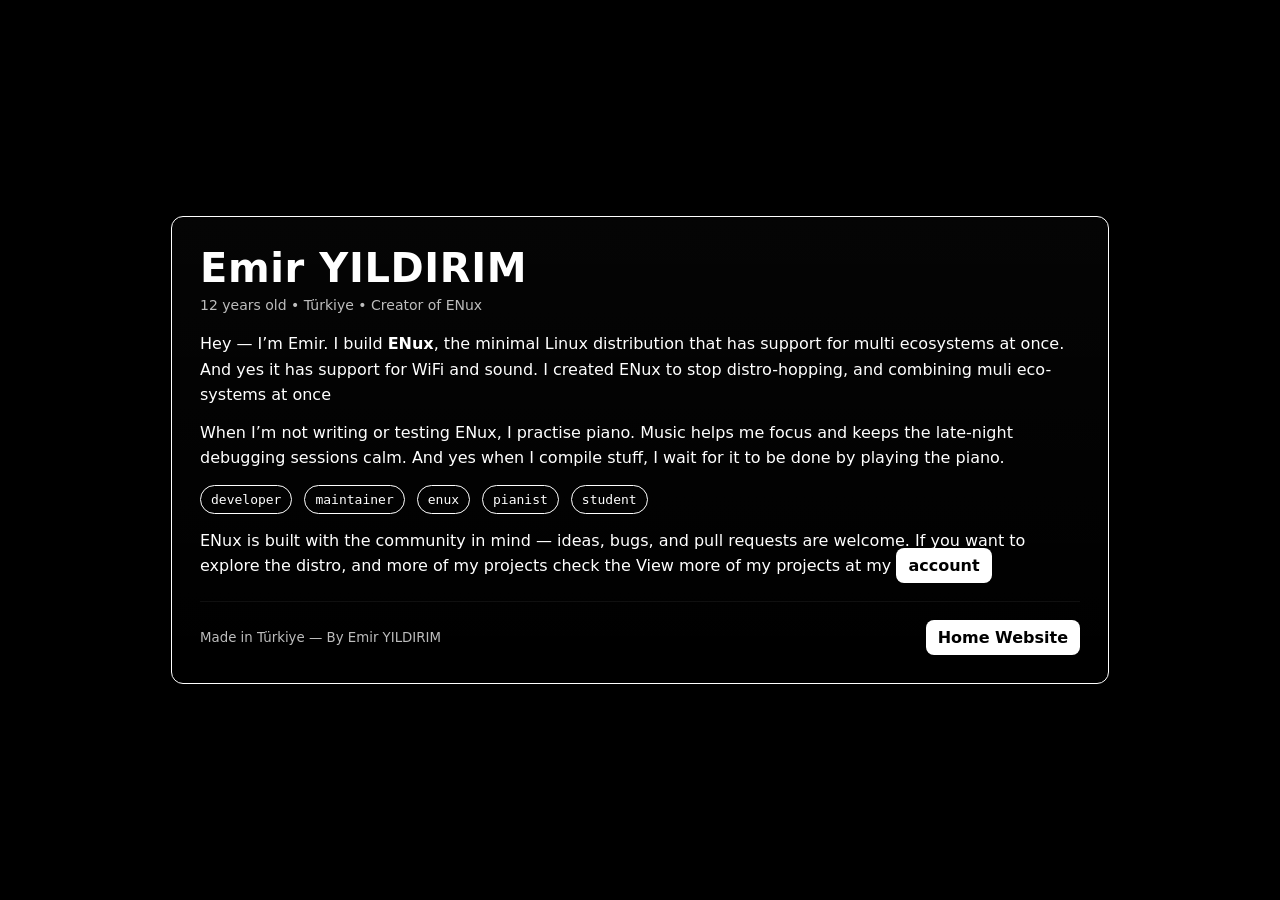
==== about-me/index.html @ a2119286 "Create index.html" ====
<!doctype html>
<html lang="en">
<head>
  <meta charset="utf-8" />
  <meta name="viewport" content="width=device-width,initial-scale=1" />
  <title>About — ENux</title>
  <style>
    :root{
      --bg:#000; /* black */
      --fg:#fff; /* white */
      --muted: #bdbdbd;
      --mono: ui-monospace, SFMono-Regular, Menlo, Monaco, "Roboto Mono", "Segoe UI Mono", "Helvetica Neue", monospace;
    }
    html,body{height:100%;margin:0;background:var(--bg);color:var(--fg);font-family:Inter, system-ui, -apple-system, "Segoe UI", Roboto, "Helvetica Neue", Arial, sans-serif;}
    .wrap{min-height:100%;display:flex;flex-direction:column;align-items:center;justify-content:center;padding:48px 20px;box-sizing:border-box}
    .card{max-width:880px;width:100%;border:1px solid var(--fg);padding:28px;border-radius:12px;background:linear-gradient(180deg, rgba(255,255,255,0.02), transparent);}
    h1{margin:0 0 6px;font-size:clamp(28px,4vw,40px);letter-spacing:0.6px}
    .meta{color:var(--muted);font-size:14px;margin-bottom:18px}
    p{line-height:1.6;color:var(--fg);margin:0 0 12px}
    .roles{display:flex;gap:12px;flex-wrap:wrap;margin:14px 0}
    .pill{border:1px solid var(--fg);padding:6px 10px;border-radius:999px;font-family:var(--mono);font-size:13px;color:var(--fg)}
    .footer{margin-top:22px;border-top:1px solid rgba(255,255,255,0.06);padding-top:18px;display:flex;justify-content:space-between;align-items:center}
    a.home{color:var(--bg);background:var(--fg);text-decoration:none;padding:8px 12px;border-radius:8px;font-weight:600}
    small{color:var(--muted)}
    @media (max-width:520px){.card{padding:18px}}
  </style>
</head>
<body>
  <main class="wrap">
    <article class="card" id="about">
      <header>
        <h1>Emir YILDIRIM</h1>
        <div class="meta">12 years old • Türkiye • Creator of ENux</div>
      </header>

      <section>
        <p>Hey — I’m Emir. I build <strong>ENux</strong>, the minimal Linux distribution that has support for multi ecosystems at once. And yes it has support for WiFi and sound. I created ENux to stop distro-hopping, and combining muli eco-systems at once</p>

        <p>When I’m not writing or testing ENux, I practise piano. Music helps me focus and keeps the late-night debugging sessions calm. And yes when I compile stuff, I wait for it to be done by playing the piano.</p>

        <div class="roles" aria-hidden="true">
          <span class="pill">developer</span>
          <span class="pill">maintainer</span>
          <span class="pill">enux</span>
          <span class="pill">pianist</span>
          <span class="pill">student</span>
        </div>

        <p>ENux is built with the community in mind — ideas, bugs, and pull requests are welcome. If you want to explore the distro, and more of my projects check the View more of my projects at my <a class="home" href="https://github.com/ENux-Distro/" rel="noopener" target="_self">account</a></p>
      </section>

      <footer class="footer">
        <small>Made in Türkiye — By Emir YILDIRIM</small>
        <a class="home" href="https://emirpasha.com" rel="noopener" target="_self">Home Website</a>
      </footer>
    </article>
  </main>
</body>
</html>
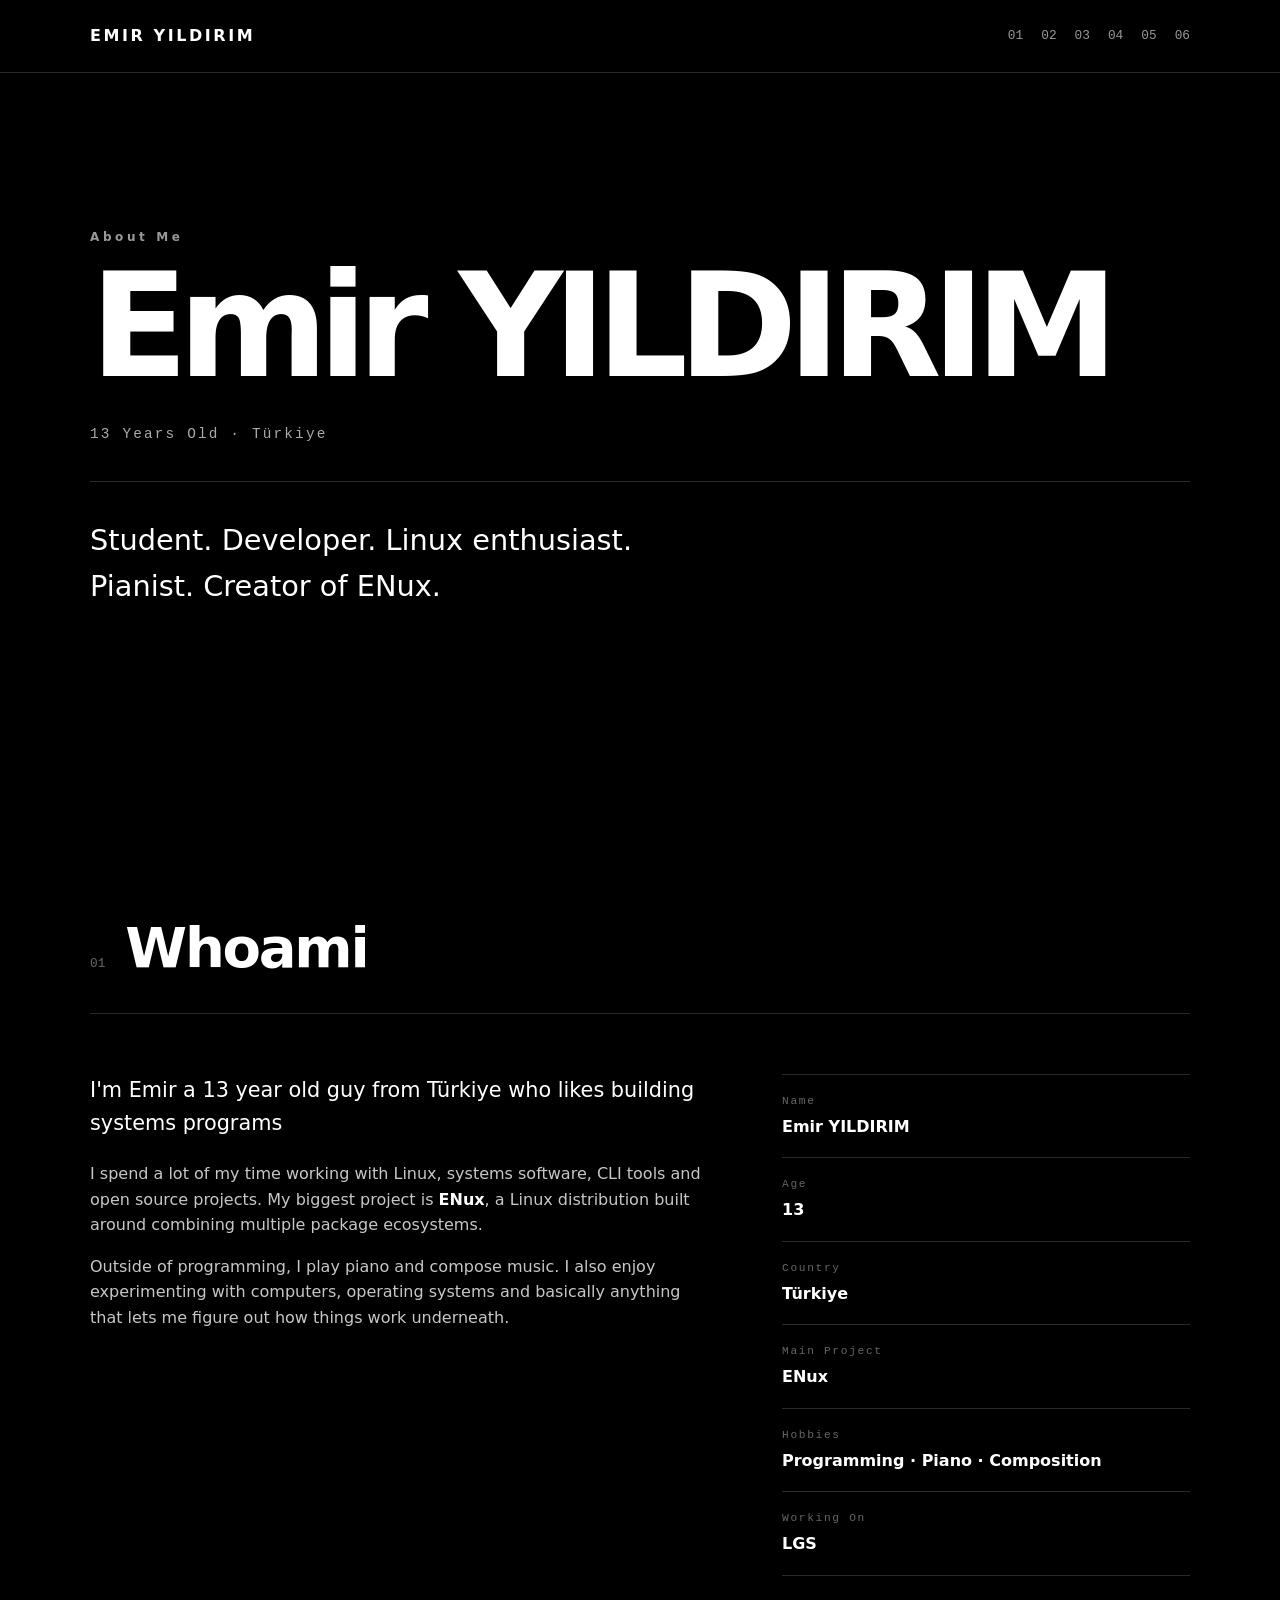
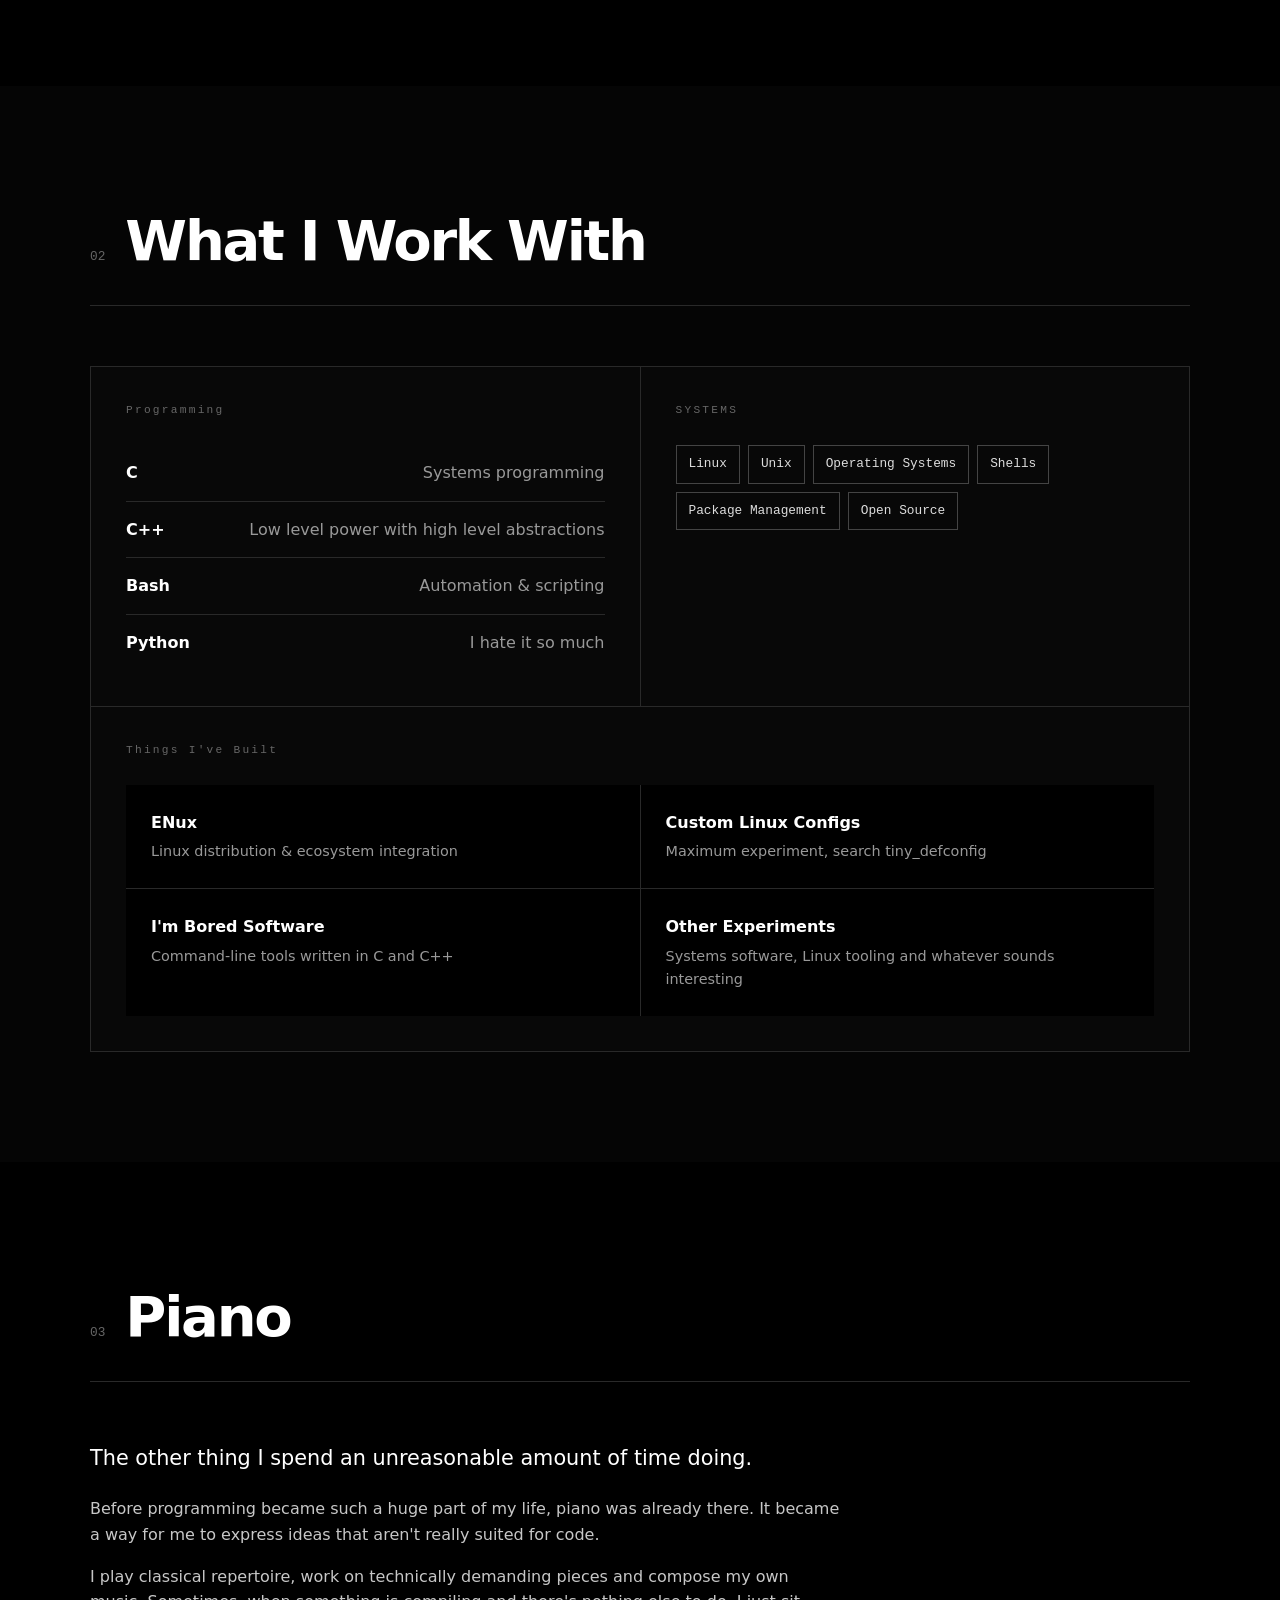
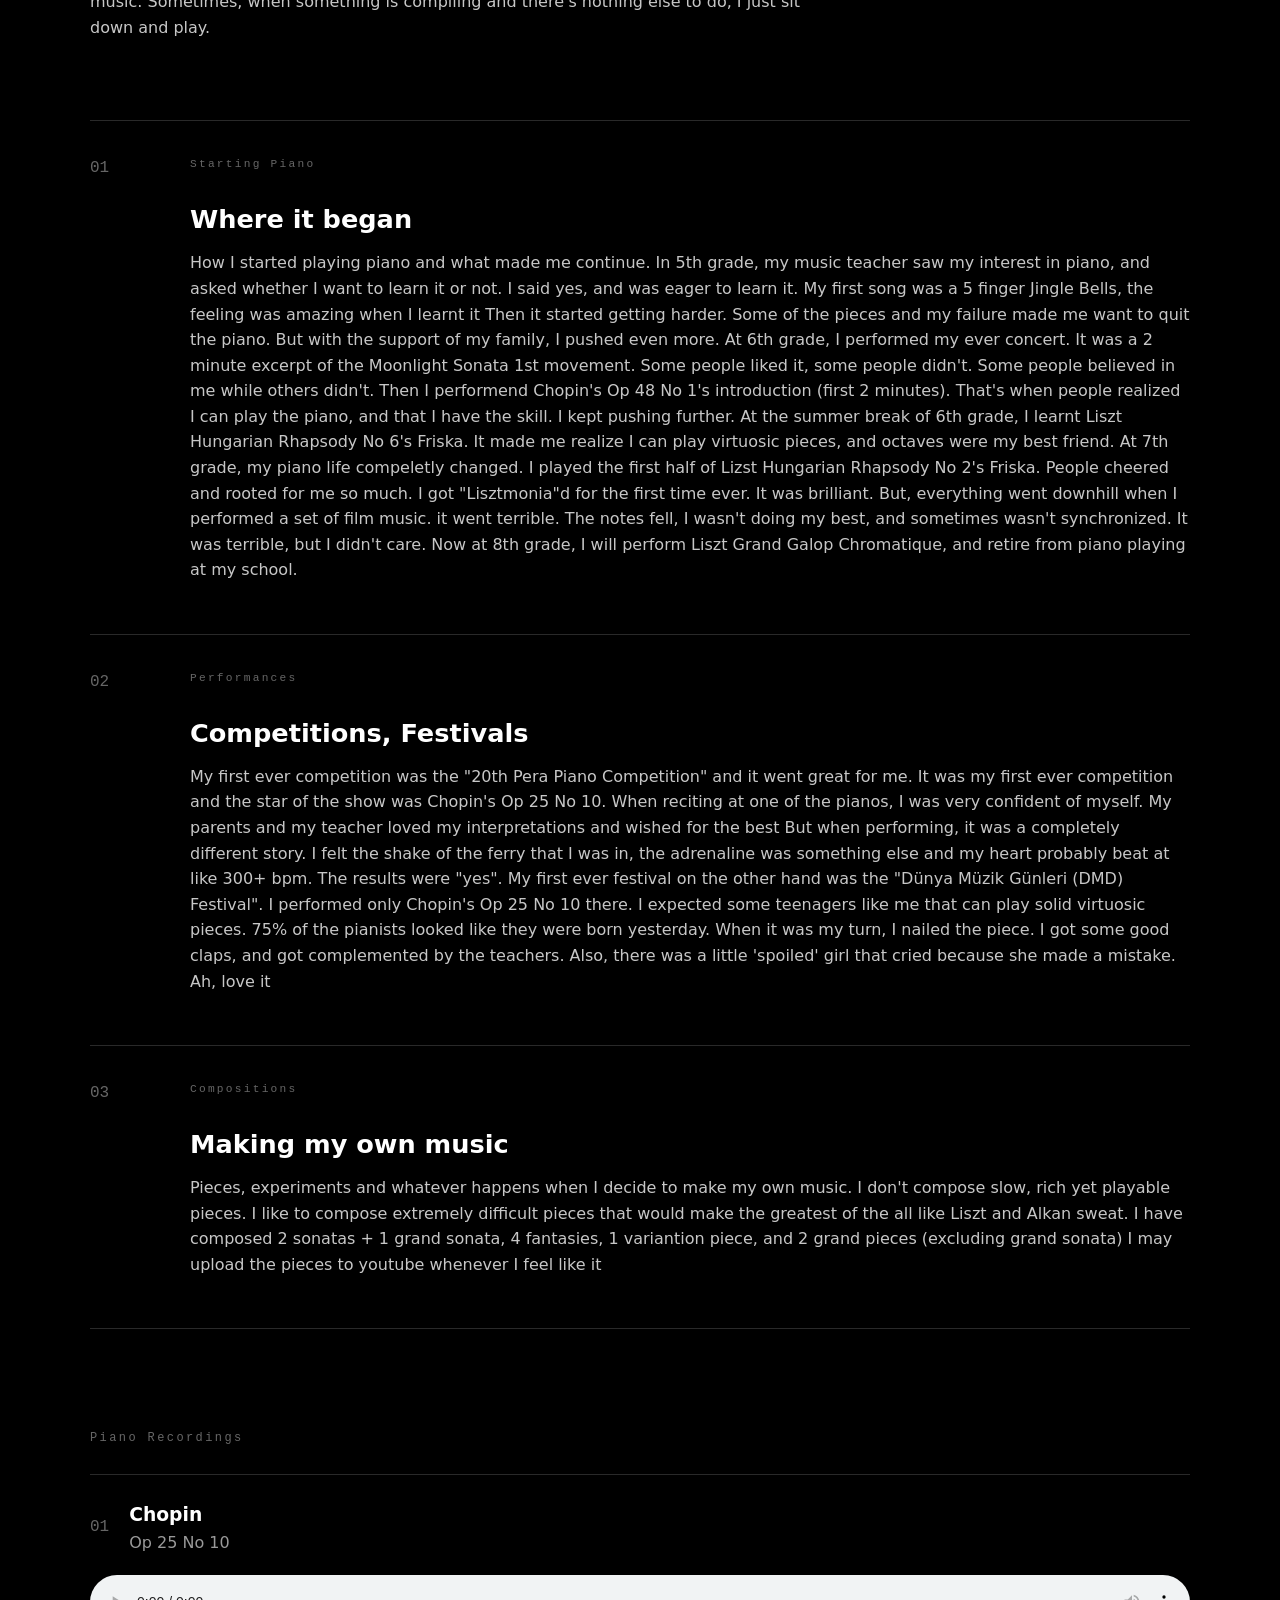
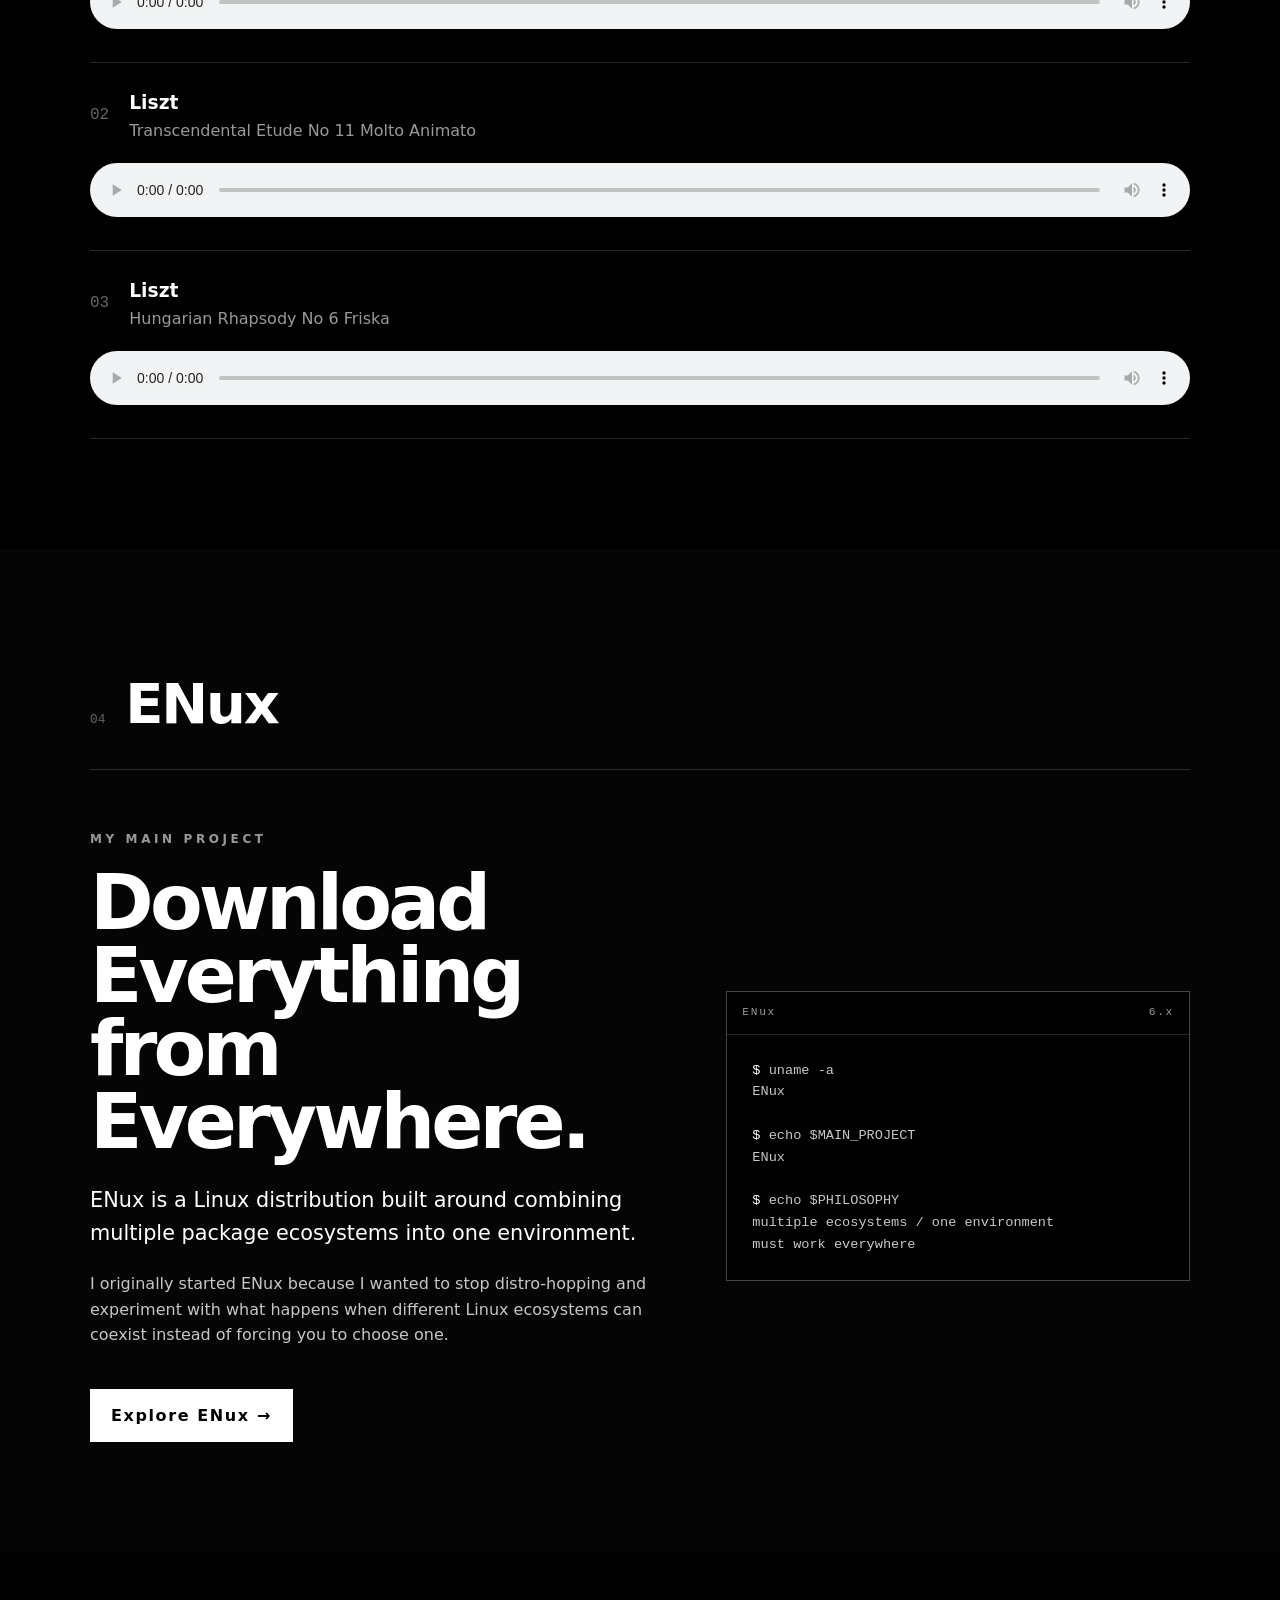
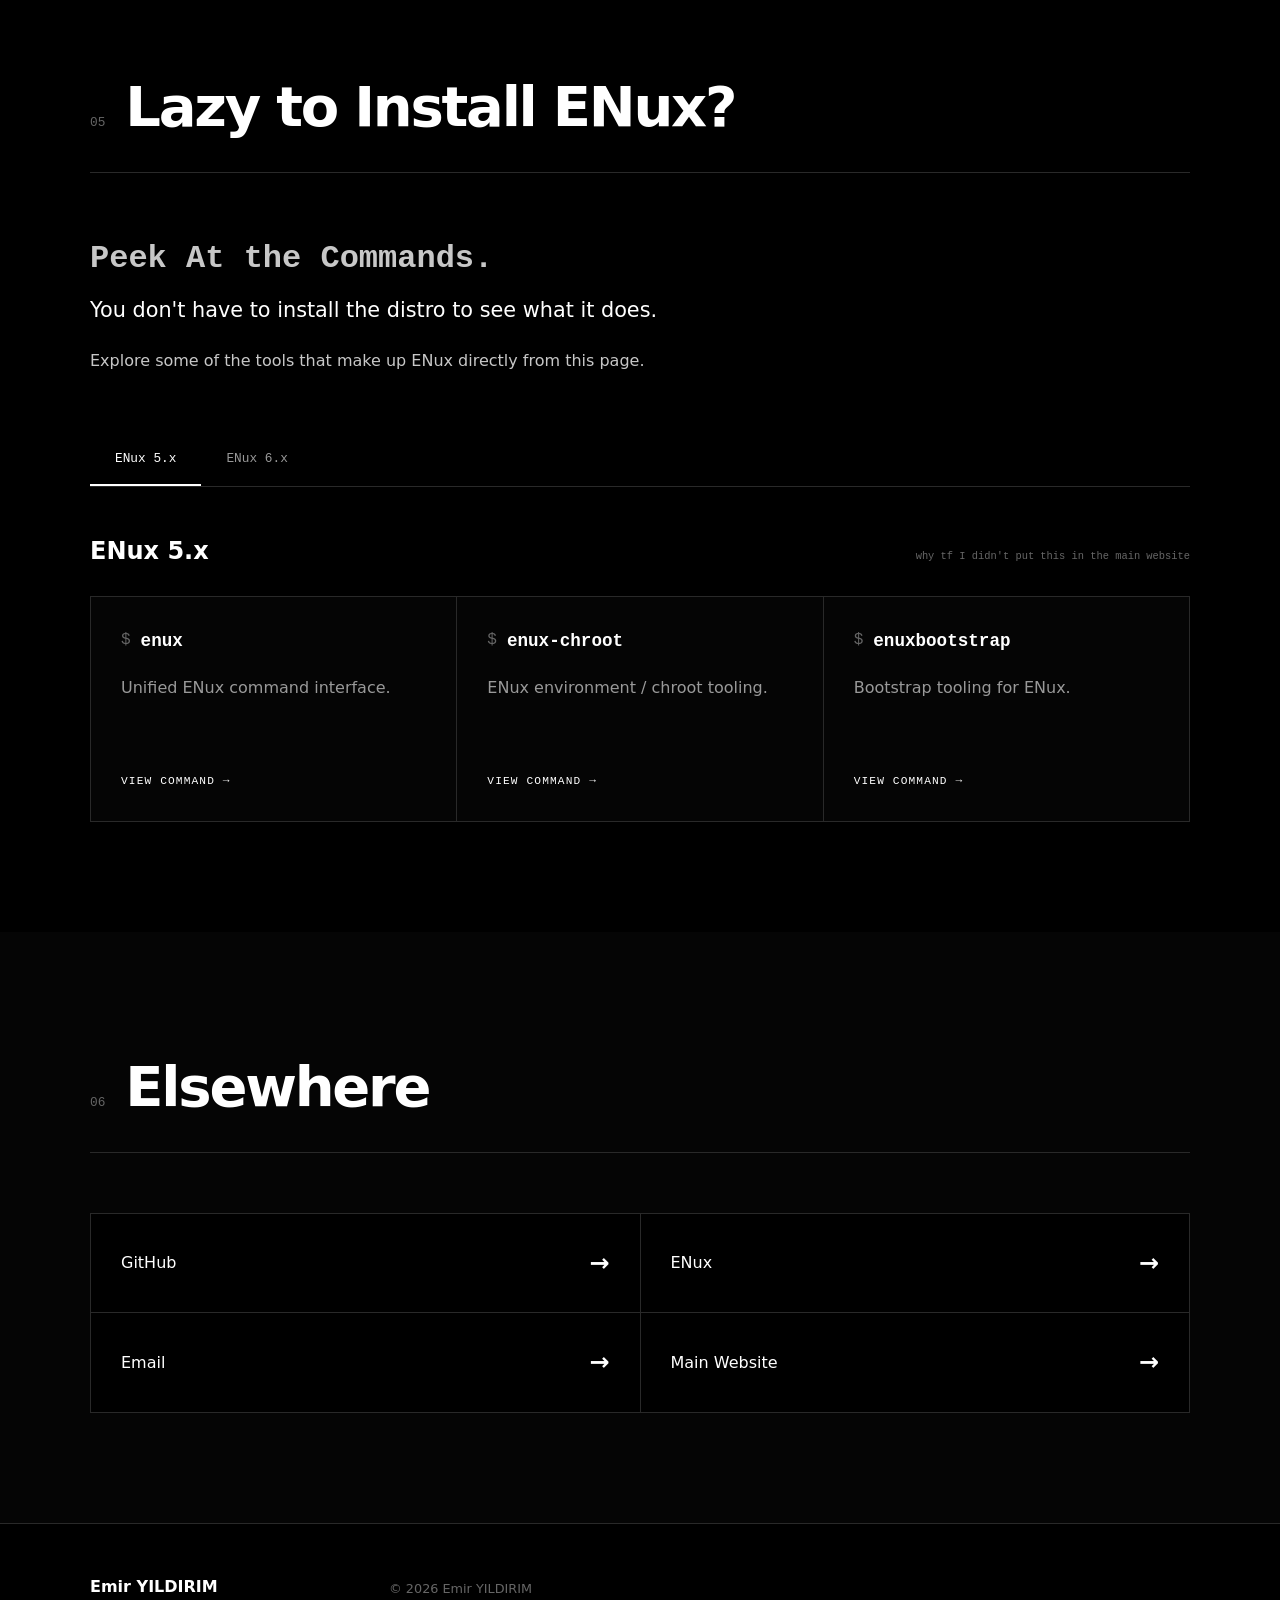
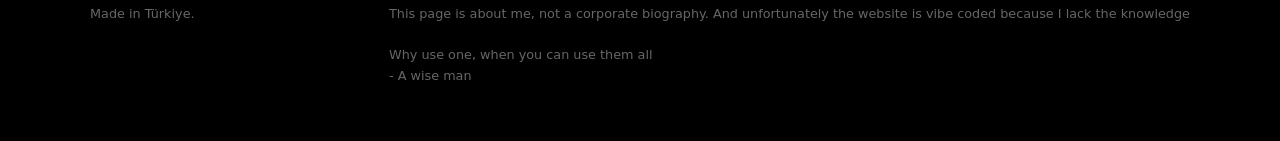
==== commit 7f6dbe8e: "Refresh About Me" ====
--- a/about-me/index.html
+++ b/about-me/index.html
@@ -1,59 +1,871 @@
-<!doctype html>
+<!-- Yes you nerds looking at the source code, I vibe-coded this website because I don't know how to write html/css/js and don't have the time to learn it, because of "LGS"-->
+
+<!DOCTYPE html>
 <html lang="en">
 <head>
-  <meta charset="utf-8" />
-  <meta name="viewport" content="width=device-width,initial-scale=1" />
-  <title>About — ENux</title>
-  <style>
-    :root{
-      --bg:#000; /* black */
-      --fg:#fff; /* white */
-      --muted: #bdbdbd;
-      --mono: ui-monospace, SFMono-Regular, Menlo, Monaco, "Roboto Mono", "Segoe UI Mono", "Helvetica Neue", monospace;
-    }
-    html,body{height:100%;margin:0;background:var(--bg);color:var(--fg);font-family:Inter, system-ui, -apple-system, "Segoe UI", Roboto, "Helvetica Neue", Arial, sans-serif;}
-    .wrap{min-height:100%;display:flex;flex-direction:column;align-items:center;justify-content:center;padding:48px 20px;box-sizing:border-box}
-    .card{max-width:880px;width:100%;border:1px solid var(--fg);padding:28px;border-radius:12px;background:linear-gradient(180deg, rgba(255,255,255,0.02), transparent);}
-    h1{margin:0 0 6px;font-size:clamp(28px,4vw,40px);letter-spacing:0.6px}
-    .meta{color:var(--muted);font-size:14px;margin-bottom:18px}
-    p{line-height:1.6;color:var(--fg);margin:0 0 12px}
-    .roles{display:flex;gap:12px;flex-wrap:wrap;margin:14px 0}
-    .pill{border:1px solid var(--fg);padding:6px 10px;border-radius:999px;font-family:var(--mono);font-size:13px;color:var(--fg)}
-    .footer{margin-top:22px;border-top:1px solid rgba(255,255,255,0.06);padding-top:18px;display:flex;justify-content:space-between;align-items:center}
-    a.home{color:var(--bg);background:var(--fg);text-decoration:none;padding:8px 12px;border-radius:8px;font-weight:600}
-    small{color:var(--muted)}
-    @media (max-width:520px){.card{padding:18px}}
-  </style>
+    <meta charset="UTF-8">
+    <meta name="viewport" content="width=device-width, initial-scale=1.0">
+
+    <title>Emir YILDIRIM — About</title>
+    <meta
+        name="description"
+        content="About Emir YILDIRIM — developer, Linux enthusiast, ENux creator, pianist and student."
+    >
+
+    <link rel="stylesheet" href="style.css">
 </head>
+
 <body>
-  <main class="wrap">
-    <article class="card" id="about">
-      <header>
-        <h1>Emir YILDIRIM</h1>
-        <div class="meta">12 years old • Türkiye • Creator of ENux</div>
-      </header>
-
-      <section>
-        <p>Hey — I’m Emir. I build <strong>ENux</strong>, the minimal Linux distribution that has support for multi ecosystems at once. And yes it has support for WiFi and sound. I created ENux to stop distro-hopping, and combining muli eco-systems at once</p>
-
-        <p>When I’m not writing or testing ENux, I practise piano. Music helps me focus and keeps the late-night debugging sessions calm. And yes when I compile stuff, I wait for it to be done by playing the piano.</p>
-
-        <div class="roles" aria-hidden="true">
-          <span class="pill">developer</span>
-          <span class="pill">maintainer</span>
-          <span class="pill">enux</span>
-          <span class="pill">pianist</span>
-          <span class="pill">student</span>
+
+    <header class="site-header">
+        <div class="container header-inner">
+
+            <a href="https://emirpasha.com" class="site-logo">
+                EMIR YILDIRIM
+            </a>
+
+            <nav class="site-nav">
+                <a href="#about">01</a>
+                <a href="#skills">02</a>
+                <a href="#piano">03</a>
+                <a href="#enux">04</a>
+                <a href="#commands">05</a>
+                <a href="#links">06</a>
+            </nav>
+
         </div>
-
-        <p>ENux is built with the community in mind — ideas, bugs, and pull requests are welcome. If you want to explore the distro, and more of my projects check the View more of my projects at my <a class="home" href="https://github.com/ENux-Distro/" rel="noopener" target="_self">account</a></p>
-      </section>
-
-      <footer class="footer">
-        <small>Made in Türkiye — By Emir YILDIRIM</small>
-        <a class="home" href="https://emirpasha.com" rel="noopener" target="_self">Home Website</a>
-      </footer>
-    </article>
-  </main>
+    </header>
+
+
+    <main>
+
+        <!-- =====================================================
+             HERO
+        ====================================================== -->
+
+        <section class="hero">
+            <div class="container">
+
+                <p class="eyebrow">About Me</p>
+
+                <h1>
+                    Emir YILDIRIM
+                </h1>
+
+                <p class="hero-meta">
+                    13 Years Old · Türkiye
+                </p>
+
+                <div class="hero-line"></div>
+
+                <p class="hero-intro">
+                    Student. Developer. Linux enthusiast.
+                    Pianist. Creator of ENux.
+                </p>
+
+            </div>
+        </section>
+
+
+        <!-- =====================================================
+             01 — ABOUT
+        ====================================================== -->
+
+        <section id="about" class="section">
+            <div class="container">
+
+                <div class="section-heading">
+                    <span class="section-number">01</span>
+                    <h2>Whoami</h2>
+                </div>
+
+                <div class="about-grid">
+
+                    <div class="about-main">
+
+                        <p class="lead">
+                            I'm Emir a 13 year old guy from Türkiye who likes building
+                            systems programs
+                        </p>
+
+                        <p>
+                            I spend a lot of my time working with Linux,
+                            systems software, CLI tools and open source
+                            projects. My biggest project is
+                            <strong>ENux</strong>, a Linux distribution built
+                            around combining multiple package ecosystems.
+                        </p>
+
+                        <p>
+                            Outside of programming, I play piano and compose
+                            music. I also enjoy experimenting with computers,
+                            operating systems and basically anything that lets
+                            me figure out how things work underneath.
+                        </p>
+
+                    </div>
+
+                    <aside class="info-block">
+
+                        <div class="info-row">
+                            <span>Name</span>
+                            <strong>Emir YILDIRIM</strong>
+                        </div>
+
+                        <div class="info-row">
+                            <span>Age</span>
+                            <strong>13</strong>
+                        </div>
+
+                        <div class="info-row">
+                            <span>Country</span>
+                            <strong>Türkiye</strong>
+                        </div>
+
+                        <div class="info-row">
+                            <span>Main Project</span>
+                            <strong>ENux</strong>
+                        </div>
+
+                        <div class="info-row">
+                            <span>Hobbies</span>
+                            <strong>Programming · Piano · Composition</strong>
+                        </div>
+                        
+                        <div class="info-row">
+                            <span>Working On</span>
+                            <strong>LGS</strong>
+                        </div>
+
+                    </aside>
+
+                </div>
+
+            </div>
+        </section>
+
+
+        <!-- =====================================================
+             02 — SKILLS
+        ====================================================== -->
+
+        <section id="skills" class="section section-dark">
+            <div class="container">
+
+                <div class="section-heading">
+                    <span class="section-number">02</span>
+                    <h2>What I Work With</h2>
+                </div>
+
+                <div class="skills-grid">
+
+                    <!-- Programming -->
+                    <article class="skill-block">
+
+                        <p class="block-label">Programming</p>
+
+                        <ul class="skill-list">
+                            <li>
+                                <strong>C</strong>
+                                <span>Systems programming</span>
+                            </li>
+
+                            <li>
+                                <strong>C++</strong>
+                                <span>Low level power with high level abstractions</span>
+                            </li>
+
+                            <li>
+                                <strong>Bash</strong>
+                                <span>Automation & scripting</span>
+                            </li>
+
+                            <li>
+                                <strong>Python</strong>
+                                <span>I hate it so much</span>
+                            </li>
+                        </ul>
+
+                    </article>
+
+
+                    <!-- Systems -->
+                    <article class="skill-block">
+
+                        <p class="block-label">SYSTEMS</p>
+
+                        <ul class="tag-list">
+                            <li>Linux</li>
+                            <li>Unix</li>
+                            <li>Operating Systems</li>
+                            <li>Shells</li>
+                            <li>Package Management</li>
+                            <li>Open Source</li>
+                        </ul>
+
+                    </article>
+
+
+                    <!-- Projects -->
+                    <article class="skill-block skill-wide">
+
+                        <p class="block-label">Things I've Built</p>
+
+                        <div class="project-list">
+
+                            <div class="project-item">
+                                <strong>ENux</strong>
+                                <span>
+                                    Linux distribution & ecosystem integration
+                                </span>
+                            </div>
+
+                            <div class="project-item">
+                                <strong>Custom Linux Configs</strong>
+                                <span>
+                                    Maximum experiment, search tiny_defconfig
+                                </span>
+                            </div>
+
+                            <div class="project-item">
+                                <strong>I'm Bored Software</strong>
+                                <span>
+                                    Command-line tools written in C and C++
+                                </span>
+                            </div>
+
+                            <div class="project-item">
+                                <strong>Other Experiments</strong>
+                                <span>
+                                    Systems software, Linux tooling and whatever
+                                    sounds interesting
+                                </span>
+                            </div>
+
+                        </div>
+
+                    </article>
+
+                </div>
+
+            </div>
+        </section>
+
+
+        <!-- =====================================================
+             03 — PIANO
+        ====================================================== -->
+
+        <section id="piano" class="section">
+            <div class="container">
+
+                <div class="section-heading">
+                    <span class="section-number">03</span>
+                    <h2>Piano</h2>
+                </div>
+
+                <div class="piano-intro">
+
+                    <p class="lead">
+                        The other thing I spend an unreasonable amount of
+                        time doing.
+                    </p>
+
+                    <p>
+                        Before programming became such a huge part of my life,
+                        piano was already there. It became a way for me to
+                        express ideas that aren't really suited for code.
+                    </p>
+
+                    <p>
+                        I play classical repertoire, work on technically
+                        demanding pieces and compose my own music. Sometimes,
+                        when something is compiling and there's nothing else
+                        to do, I just sit down and play.
+                    </p>
+
+                </div>
+
+
+                <!-- Piano timeline -->
+
+                <div class="timeline">
+
+                    <div class="timeline-item">
+                        <span class="timeline-marker">01</span>
+
+                        <div>
+                            <p class="block-label">Starting Piano</p>
+
+                            <h3>Where it began</h3>
+
+                            <p>
+                                <!-- TODO: Write the actual story here -->
+                                How I started playing piano and what made
+                                me continue.
+
+                                In 5th grade, my music teacher saw my interest in piano, and asked whether I want to learn it or not.
+                                I said yes, and was eager to learn it.
+
+                                My first song was a 5 finger Jingle Bells, the feeling was amazing when I learnt it
+
+                                Then it started getting harder. Some of the pieces and my failure made me want to quit the piano.
+
+                                But with the support of my family, I pushed even more.
+
+                                At 6th grade, I performed my ever concert. It was a 2 minute excerpt of the Moonlight Sonata 1st movement.
+                                Some people liked it, some people didn't. Some people believed in me while others didn't.
+
+                                Then I performend Chopin's Op 48 No 1's introduction (first 2 minutes). That's when people realized I can play
+                                the piano, and that I have the skill. I kept pushing further.
+
+                                At the summer break of 6th grade, I learnt Liszt Hungarian Rhapsody No 6's Friska. It made me realize I can
+                                play virtuosic pieces, and octaves were my best friend.
+
+                                At 7th grade, my piano life compeletly changed. I played the first half of Lizst Hungarian Rhapsody No 2's Friska.
+                                People cheered and rooted for me so much. I got "Lisztmonia"d for the first time ever. It was brilliant.
+
+                                But, everything went downhill when I performed a set of film music. it went terrible. The notes fell, I wasn't
+                                doing my best, and sometimes wasn't synchronized. It was terrible, but I didn't care.
+
+                                Now at 8th grade, I will perform Liszt Grand Galop Chromatique, and retire from piano playing at my school.
+                                
+                            </p>
+                        </div>
+                    </div>
+
+
+                    <div class="timeline-item">
+                        <span class="timeline-marker">02</span>
+
+                        <div>
+                            <p class="block-label">Performances</p>
+
+                            <h3>Competitions, Festivals</h3>
+
+                            <p>
+                                My first ever competition was the "20th Pera Piano Competition" and it went great for me. 
+                                It was my first ever competition and the star of the show was Chopin's Op 25 No 10.
+
+                                When reciting at one of the pianos, I was very confident of myself. My parents and my teacher loved my interpretations and wished for the best
+
+                                But when performing, it was a completely different story. I felt the shake of the ferry that I was in, the adrenaline was something else
+                                and my heart probably beat at like 300+ bpm. The results were "yes".
+
+                                My first ever festival on the other hand was the "Dünya Müzik Günleri (DMD) Festival". I performed only Chopin's Op 25 No 10 there.
+                                I expected some teenagers like me that can play solid virtuosic pieces. 75% of the pianists looked like they were born yesterday.
+
+                                When it was my turn, I nailed the piece. I got some good claps, and got complemented by the teachers.
+                                Also, there was a little 'spoiled' girl that cried because she made a mistake. Ah, love it 
+                            </p>
+                        </div>
+                    </div>
+
+
+                    <div class="timeline-item">
+                        <span class="timeline-marker">03</span>
+
+                        <div>
+                            <p class="block-label">Compositions</p>
+
+                            <h3>Making my own music</h3>
+
+                            <p>
+                                <!-- TODO: Add composition details -->
+                                Pieces, experiments and whatever happens
+                                when I decide to make my own music.
+
+                                I don't compose slow, rich yet playable pieces. I like to compose extremely difficult pieces that would make the greatest of the all like Liszt and Alkan sweat.
+
+                                I have composed 2 sonatas + 1 grand sonata, 4 fantasies, 1 variantion piece, and 2 grand pieces (excluding grand sonata)
+
+                                I may upload the pieces to youtube whenever I feel like it
+                            </p>
+                        </div>
+                    </div>
+
+                </div>
+
+
+                <!-- Recordings -->
+
+                <div class="media-section">
+
+                    <div class="subheading">
+                        <span>Piano Recordings</span>
+                    </div>
+
+                    <div class="recordings">
+
+                        <!-- TODO: Replace with actual recordings -->
+
+                        <article class="recording">
+                            <div class="recording-info">
+                                <span class="recording-number">01</span>
+
+                                <div>
+                                    <h3>Chopin</h3>
+                                    <p>Op 25 No 10</p>
+                                </div>
+                            </div>
+
+                            <audio controls>
+                                <source src="" type="audio/mpeg">
+                                Your browser does not support audio playback.
+                            </audio>
+                        </article>
+
+
+                        <article class="recording">
+                            <div class="recording-info">
+                                <span class="recording-number">02</span>
+
+                                <div>
+                                    <h3>Liszt</h3>
+                                    <p>Transcendental Etude No 11 Molto Animato</p>
+                                </div>
+                            </div>
+
+                            <audio controls>
+                                <source src="" type="audio/mpeg">
+                                Your browser does not support audio playback.
+                            </audio>
+                        </article>
+
+
+                        <article class="recording">
+                            <div class="recording-info">
+                                <span class="recording-number">03</span>
+
+                                <div>
+                                    <h3>Liszt</h3>
+                                    <p>Hungarian Rhapsody No 6 Friska</p>
+                                </div>
+                            </div>
+
+                            <audio controls>
+                                <source src="" type="audio/mpeg">
+                                Your browser does not support audio playback.
+                            </audio>
+                        </article>
+
+                    </div>
+
+                </div>
+
+            </div>
+        </section>
+
+
+        <!-- =====================================================
+             04 — ENUX
+        ====================================================== -->
+
+        <section id="enux" class="section section-dark">
+            <div class="container">
+
+                <div class="section-heading">
+                    <span class="section-number">04</span>
+                    <h2>ENux</h2>
+                </div>
+
+                <div class="enux-grid">
+
+                    <div>
+
+                        <p class="eyebrow">MY MAIN PROJECT</p>
+
+                        <h2 class="enux-title">
+                            Download Everything
+                            from Everywhere.
+                        </h2>
+
+                        <p class="lead">
+                            ENux is a Linux distribution built around
+                            combining multiple package ecosystems into
+                            one environment.
+                        </p>
+
+                        <p>
+                            I originally started ENux because I wanted to
+                            stop distro-hopping and experiment with what
+                            happens when different Linux ecosystems can
+                            coexist instead of forcing you to choose one.
+                        </p>
+
+                        <a
+                            href="https://github.com/ENux-Distro/ENux"
+                            class="button"
+                            target="_blank"
+                            rel="noopener"
+                        >
+                            Explore ENux →
+                        </a>
+
+                    </div>
+
+
+                    <div class="terminal">
+
+                        <div class="terminal-header">
+                            <span>ENux</span>
+                            <span>6.x</span>
+                        </div>
+
+                        <div class="terminal-body">
+                            <p><span class="prompt">$</span> uname -a</p>
+                            <p>ENux</p>
+
+                            <br>
+
+                            <p><span class="prompt">$</span> echo $MAIN_PROJECT</p>
+                            <p>ENux</p>
+
+                            <br>
+
+                            <p><span class="prompt">$</span> echo $PHILOSOPHY</p>
+                            <p>multiple ecosystems / one environment</p>
+                            <p>must work everywhere</p>
+                        </div>
+
+                    </div>
+
+                </div>
+
+            </div>
+        </section>
+
+        <section id="commands" class="section">
+            <div class="container">
+
+                <div class="section-heading">
+                    <span class="section-number">05</span>
+                    <h2>Lazy to Install ENux?</h2>
+                </div>
+
+                <div class="commands-hero">
+
+                    <p class="command-kicker">
+                        Peek At the Commands.
+                    </p>
+
+                    <p class="lead">
+                        You don't have to install the distro to see
+                        what it does.
+                    </p>
+
+                    <p>
+                        Explore some of the tools that make up ENux
+                        directly from this page.
+                    </p>
+
+                </div>
+
+
+                <!-- Version selector -->
+
+                <div class="version-selector">
+
+                    <button class="version-button active" data-version="5">
+                        ENux 5.x
+                    </button>
+
+                    <button class="version-button" data-version="6">
+                        ENux 6.x
+                    </button>
+
+                </div>
+
+
+                <!-- =================================================
+                     ENux 5.x
+                ================================================== -->
+
+                <div class="command-version active" data-version-content="5">
+
+                    <div class="version-heading">
+                        <span>ENux 5.x</span>
+                        <small>why tf I didn't put this in the main website</small>
+                    </div>
+
+
+                    <div class="command-grid">
+
+                        <article class="command-card">
+
+                            <div class="command-header">
+                                <span class="command-prefix">$</span>
+                                <h3>enux</h3>
+                            </div>
+
+                            <p>
+                                <!-- TODO: Add actual description -->
+                                Unified ENux command interface.
+                            </p>
+
+                            <button class="command-expand">
+                                VIEW COMMAND →
+                            </button>
+
+                            <div class="command-output">
+                                <pre><code>$ enux --about
+
+ENux Package Manager
+Simple Commands:
+install - Installs your desired package
+remove - Removes your desired package
+update - Updates the system
+upgrade - Upgrades the system
+search - Searches your desired package
+
+                             ENux Package Manager has super-crow powers
+                             </code></pre>
+                            </div>
+
+                        </article>
+
+
+                        <article class="command-card">
+
+                            <div class="command-header">
+                                <span class="command-prefix">$</span>
+                                <h3>enux-chroot</h3>
+                            </div>
+
+                            <p>
+                                <!-- TODO -->
+                                ENux environment / chroot tooling.
+                            </p>
+
+                            <button class="command-expand">
+                                VIEW COMMAND →
+                            </button>
+
+                            <div class="command-output">
+                                <pre><code>$ enux-chroot
+Usage: enuxbootstrap /path/to/target
+</code></pre>
+                            </div>
+
+                        </article>
+
+
+                        <article class="command-card">
+
+                            <div class="command-header">
+                                <span class="command-prefix">$</span>
+                                <h3>enuxbootstrap</h3>
+                            </div>
+
+                            <p>
+                                <!-- TODO -->
+                                Bootstrap tooling for ENux.
+                            </p>
+
+                            <button class="command-expand">
+                                VIEW COMMAND →
+                            </button>
+
+                            <div class="command-output">
+                                <pre><code>$ enuxbootstrap
+Usage: enuxbootstrap /path/to/target
+</code></pre>
+                            </div>
+
+                        </article>
+
+                    </div>
+
+                </div>
+
+                <div class="command-version" data-version-content="6">
+
+                    <div class="version-heading">
+                        <span>ENux 6.x</span>
+                        <small>why tf I didn't put this in the main website</small>
+                    </div>
+
+
+                    <div class="command-grid">
+
+                        <article class="command-card">
+
+                            <div class="command-header">
+                                <span class="command-prefix">$</span>
+                                <h3>enux</h3>
+                            </div>
+
+                            <p>
+                                <!-- TODO -->
+                                ENux 6.x system management tool
+                            </p>
+
+                            <button class="command-expand">
+                                VIEW COMMAND →
+                            </button>
+
+                            <div class="command-output">
+                                <pre><code>$ enux --help
+
+usage: enux install name [url-or-tarball-path]
+       enux remove name
+       enux list
+       enux show name
+       enux set-exec-order name [name...]
+       enux exec command [args...]
+       enux which command [command...]
+       enux cross
+       enux configure name
+       
+                                   </code></pre>
+                            </div>
+
+                        </article>
+
+
+                        <article class="command-card">
+
+                            <div class="command-header">
+                                <span class="command-prefix">$</span>
+                                <h3>pmm</h3>
+                            </div>
+
+                            <p>
+                                Package manager manager for ENux 6.x.
+                            </p>
+
+                            <button class="command-expand">
+                                VIEW COMMAND →
+                            </button>
+
+                            <div class="command-output">
+                                <pre><code>$ pmm --help
+
+usage: pmm operation [layer:name] [packages...]
+
+operations: install remove update upgrade search list clean
+</code></pre>
+                            </div>
+
+                        </article>
+
+
+                        <article class="command-card">
+
+                            <div class="command-header">
+                                <span class="command-prefix">$</span>
+                                <h3>layer</h3>
+                            </div>
+
+                            <p>
+                                Layer management tool for ENux 6.x
+                            </p>
+
+                            <button class="command-expand">
+                                VIEW COMMAND →
+                            </button>
+
+                            <div class="command-output">
+                                <pre><code>$ layer --help
+
+usage: layer enable name
+       layer disable name
+       layer enter [--global] [--user|--gui] name [command [args...]]
+       layer list
+       </code></pre>
+                            </div>
+
+                        </article>
+
+                    </div>
+
+                </div>
+
+            </div>
+        </section>
+
+
+        <section id="links" class="section section-dark">
+            <div class="container">
+
+                <div class="section-heading">
+                    <span class="section-number">06</span>
+                    <h2>Elsewhere</h2>
+                </div>
+
+                <div class="links-grid">
+
+                    <a
+                        href="https://github.com/ENux-Distro"
+                        class="link-card"
+                        target="_blank"
+                        rel="noopener"
+                    >
+                        <span>GitHub</span>
+                        <strong>→</strong>
+                    </a>
+
+                    <a
+                        href="https://github.com/ENux-Distro/ENux"
+                        class="link-card"
+                        target="_blank"
+                        rel="noopener"
+                    >
+                        <span>ENux</span>
+                        <strong>→</strong>
+                    </a>
+
+                    <a
+                        href="mailto:enux@emirpasha.com"
+                        class="link-card"
+                    >
+                        <span>Email</span>
+                        <strong>→</strong>
+                    </a>
+
+                    <a
+                        href="https://emirpasha.com"
+                        class="link-card"
+                    >
+                        <span>Main Website</span>
+                        <strong>→</strong>
+                    </a>
+
+                </div>
+
+            </div>
+        </section>
+
+    </main>
+
+    <footer class="site-footer">
+
+        <div class="container footer-inner">
+
+            <div>
+                <strong>Emir YILDIRIM</strong>
+                <p>Made in Türkiye.</p>
+            </div>
+
+            <div>
+                <p>© 2026 Emir YILDIRIM</p>
+                <p>
+                    This page is about me, not a corporate biography.
+                    And unfortunately the website is vibe coded because I lack the knowledge
+                    </br>
+                    </br>
+                    Why use one, when you can use them all
+                                                                        </br>
+                                                                        - A wise man
+                </p>
+            </div>
+
+        </div>
+
+    </footer>
+
+
+    <script src="script.js"></script>
+
 </body>
 </html>
--- a/about-me/style.css
+++ b/about-me/style.css
@@ -0,0 +1,974 @@
+/* =============================================================
+   RESET
+============================================================= */
+
+* {
+    box-sizing: border-box;
+}
+
+html {
+    scroll-behavior: smooth;
+}
+
+body {
+    margin: 0;
+    background: #000;
+    color: #fff;
+    font-family:
+        Inter,
+        system-ui,
+        -apple-system,
+        BlinkMacSystemFont,
+        "Segoe UI",
+        sans-serif;
+    line-height: 1.6;
+}
+
+a {
+    color: inherit;
+}
+
+button {
+    font: inherit;
+}
+
+
+/* =============================================================
+   GLOBAL
+============================================================= */
+
+:root {
+    --background: #000;
+    --foreground: #fff;
+    --muted: #999;
+    --subtle: #666;
+    --border: #292929;
+    --border-light: #444;
+    --panel: #080808;
+
+    --max-width: 1100px;
+}
+
+.container {
+    width: min(
+        calc(100% - 40px),
+        var(--max-width)
+    );
+
+    margin-inline: auto;
+}
+
+.section {
+    padding: 110px 0;
+}
+
+.section-dark {
+    background: #050505;
+}
+
+p {
+    color: #c7c7c7;
+    margin-top: 0;
+}
+
+.lead {
+    color: #fff;
+    font-size: 1.3rem;
+    line-height: 1.6;
+}
+
+strong {
+    color: #fff;
+}
+
+
+/* =============================================================
+   HEADER
+============================================================= */
+
+.site-header {
+    position: sticky;
+    top: 0;
+    z-index: 100;
+
+    border-bottom: 1px solid var(--border);
+
+    background: rgba(0, 0, 0, 0.92);
+    backdrop-filter: blur(10px);
+}
+
+.header-inner {
+    min-height: 72px;
+
+    display: flex;
+    align-items: center;
+    justify-content: space-between;
+    gap: 30px;
+}
+
+.site-logo {
+    text-decoration: none;
+
+    font-weight: 800;
+    letter-spacing: 0.16em;
+}
+
+.site-nav {
+    display: flex;
+    gap: 18px;
+}
+
+.site-nav a {
+    color: var(--muted);
+    text-decoration: none;
+
+    font-family:
+        ui-monospace,
+        SFMono-Regular,
+        Menlo,
+        Monaco,
+        Consolas,
+        monospace;
+
+    font-size: 0.8rem;
+}
+
+.site-nav a:hover {
+    color: #fff;
+}
+
+
+/* =============================================================
+   HERO
+============================================================= */
+
+.hero {
+    min-height: 80vh;
+
+    display: flex;
+    align-items: center;
+
+    padding: 120px 0;
+}
+
+.eyebrow {
+    margin-bottom: 18px;
+
+    color: var(--muted);
+
+    font-size: 0.75rem;
+    font-weight: 700;
+    letter-spacing: 0.3em;
+}
+
+.hero h1 {
+    margin: 0;
+
+    font-size: clamp(4rem, 13vw, 9rem);
+    line-height: 0.85;
+    letter-spacing: -0.07em;
+    font-weight: 900;
+}
+
+.hero-meta {
+    margin-top: 35px;
+
+    color: #aaa;
+
+    font-family:
+        ui-monospace,
+        SFMono-Regular,
+        Menlo,
+        Monaco,
+        Consolas,
+        monospace;
+
+    letter-spacing: 0.15em;
+    font-size: 0.9rem;
+}
+
+.hero-line {
+    width: 100%;
+    height: 1px;
+
+    margin: 35px 0;
+    background: var(--border);
+}
+
+.hero-intro {
+    max-width: 600px;
+
+    color: #fff;
+    font-size: clamp(1.2rem, 3vw, 1.8rem);
+}
+
+
+/* =============================================================
+   SECTION HEADINGS
+============================================================= */
+
+.section-heading {
+    display: flex;
+    align-items: baseline;
+    gap: 20px;
+
+    margin-bottom: 60px;
+
+    border-bottom: 1px solid var(--border);
+    padding-bottom: 20px;
+}
+
+.section-number {
+    color: var(--subtle);
+
+    font-family:
+        ui-monospace,
+        SFMono-Regular,
+        Menlo,
+        Monaco,
+        Consolas,
+        monospace;
+
+    font-size: 0.8rem;
+}
+
+.section-heading h2 {
+    margin: 0;
+
+    font-size: clamp(2rem, 5vw, 3.5rem);
+    letter-spacing: -0.04em;
+}
+
+
+/* =============================================================
+   ABOUT
+============================================================= */
+
+.about-grid {
+    display: grid;
+    grid-template-columns: 1.5fr 1fr;
+    gap: 80px;
+}
+
+.about-main p {
+    max-width: 680px;
+}
+
+.info-block {
+    border-top: 1px solid var(--border);
+}
+
+.info-row {
+    display: flex;
+    flex-direction: column;
+    gap: 3px;
+
+    padding: 18px 0;
+
+    border-bottom: 1px solid var(--border);
+}
+
+.info-row span {
+    color: var(--subtle);
+
+    font-family:
+        ui-monospace,
+        SFMono-Regular,
+        Menlo,
+        Monaco,
+        Consolas,
+        monospace;
+
+    font-size: 0.7rem;
+    letter-spacing: 0.15em;
+}
+
+
+/* =============================================================
+   SKILLS
+============================================================= */
+
+.skills-grid {
+    display: grid;
+    grid-template-columns: 1fr 1fr;
+    gap: 1px;
+
+    background: var(--border);
+    border: 1px solid var(--border);
+}
+
+.skill-block {
+    padding: 35px;
+
+    background: var(--panel);
+}
+
+.skill-wide {
+    grid-column: 1 / -1;
+}
+
+.block-label {
+    margin-bottom: 25px;
+
+    color: var(--subtle);
+
+    font-family:
+        ui-monospace,
+        SFMono-Regular,
+        Menlo,
+        Monaco,
+        Consolas,
+        monospace;
+
+    font-size: 0.7rem;
+    letter-spacing: 0.2em;
+}
+
+.skill-list {
+    padding: 0;
+    margin: 0;
+
+    list-style: none;
+}
+
+.skill-list li {
+    display: flex;
+    justify-content: space-between;
+    gap: 20px;
+
+    padding: 15px 0;
+
+    border-bottom: 1px solid var(--border);
+}
+
+.skill-list li:last-child {
+    border-bottom: 0;
+}
+
+.skill-list span {
+    color: var(--muted);
+    text-align: right;
+}
+
+.tag-list {
+    display: flex;
+    flex-wrap: wrap;
+    gap: 8px;
+
+    padding: 0;
+    margin: 0;
+
+    list-style: none;
+}
+
+.tag-list li {
+    padding: 8px 12px;
+
+    border: 1px solid var(--border-light);
+
+    color: #ddd;
+
+    font-family:
+        ui-monospace,
+        SFMono-Regular,
+        Menlo,
+        Monaco,
+        Consolas,
+        monospace;
+
+    font-size: 0.8rem;
+}
+
+.project-list {
+    display: grid;
+    grid-template-columns: repeat(2, 1fr);
+    gap: 1px;
+
+    background: var(--border);
+}
+
+.project-item {
+    display: flex;
+    flex-direction: column;
+    gap: 5px;
+
+    padding: 25px;
+
+    background: #000;
+}
+
+.project-item span {
+    color: var(--muted);
+    font-size: 0.9rem;
+}
+
+
+/* =============================================================
+   PIANO
+============================================================= */
+
+.piano-intro {
+    max-width: 750px;
+    margin-bottom: 80px;
+}
+
+.timeline {
+    border-top: 1px solid var(--border);
+}
+
+.timeline-item {
+    display: grid;
+    grid-template-columns: 70px 1fr;
+    gap: 30px;
+
+    padding: 35px 0;
+
+    border-bottom: 1px solid var(--border);
+}
+
+.timeline-marker {
+    color: var(--subtle);
+
+    font-family:
+        ui-monospace,
+        SFMono-Regular,
+        Menlo,
+        Monaco,
+        Consolas,
+        monospace;
+}
+
+.timeline-item h3 {
+    margin: 0 0 10px;
+
+    font-size: 1.6rem;
+}
+
+.media-section {
+    margin-top: 100px;
+}
+
+.subheading {
+    margin-bottom: 25px;
+
+    color: var(--subtle);
+
+    font-family:
+        ui-monospace,
+        SFMono-Regular,
+        Menlo,
+        Monaco,
+        Consolas,
+        monospace;
+
+    font-size: 0.75rem;
+    letter-spacing: 0.2em;
+}
+
+.recordings {
+    border-top: 1px solid var(--border);
+}
+
+.recording {
+    padding: 25px 0;
+
+    border-bottom: 1px solid var(--border);
+}
+
+.recording-info {
+    display: flex;
+    align-items: center;
+    gap: 20px;
+
+    margin-bottom: 20px;
+}
+
+.recording-number {
+    color: var(--subtle);
+
+    font-family:
+        ui-monospace,
+        SFMono-Regular,
+        Menlo,
+        Monaco,
+        Consolas,
+        monospace;
+}
+
+.recording h3 {
+    margin: 0;
+}
+
+.recording p {
+    margin: 0;
+    color: var(--muted);
+}
+
+.recording audio {
+    width: 100%;
+}
+
+
+/* =============================================================
+   ENUX
+============================================================= */
+
+.enux-grid {
+    display: grid;
+    grid-template-columns: 1.2fr 1fr;
+    gap: 80px;
+    align-items: center;
+}
+
+.enux-title {
+    max-width: 650px;
+
+    margin: 0 0 25px;
+
+    font-size: clamp(2.5rem, 6vw, 5rem);
+    line-height: 0.95;
+    letter-spacing: -0.05em;
+}
+
+.button {
+    display: inline-block;
+
+    margin-top: 25px;
+    padding: 13px 20px;
+
+    border: 1px solid #fff;
+
+    background: #fff;
+    color: #000;
+
+    text-decoration: none;
+
+    font-weight: 700;
+    letter-spacing: 0.1em;
+}
+
+.button:hover {
+    background: #000;
+    color: #fff;
+}
+
+
+/* =============================================================
+   TERMINAL
+============================================================= */
+
+.terminal {
+    border: 1px solid var(--border-light);
+
+    background: #000;
+
+    font-family:
+        ui-monospace,
+        SFMono-Regular,
+        Menlo,
+        Monaco,
+        Consolas,
+        monospace;
+}
+
+.terminal-header {
+    display: flex;
+    justify-content: space-between;
+
+    padding: 12px 15px;
+
+    border-bottom: 1px solid var(--border);
+
+    color: var(--muted);
+
+    font-size: 0.7rem;
+    letter-spacing: 0.15em;
+}
+
+.terminal-body {
+    padding: 25px;
+
+    color: #bbb;
+
+    font-size: 0.85rem;
+    overflow-x: auto;
+}
+
+.terminal-body p {
+    margin: 0;
+
+    font-family: inherit;
+}
+
+.prompt {
+    color: #fff;
+}
+
+
+/* =============================================================
+   COMMAND EXPLORER
+============================================================= */
+
+.commands-hero {
+    max-width: 700px;
+    margin-bottom: 60px;
+}
+
+.command-kicker {
+    margin-bottom: 10px;
+
+    font-family:
+        ui-monospace,
+        SFMono-Regular,
+        Menlo,
+        Monaco,
+        Consolas,
+        monospace;
+
+    font-size: clamp(1.2rem, 3vw, 2rem);
+    font-weight: 800;
+}
+
+.version-selector {
+    display: flex;
+
+    border-bottom: 1px solid var(--border);
+    margin-bottom: 45px;
+}
+
+.version-button {
+    padding: 15px 25px;
+
+    border: 0;
+    border-bottom: 2px solid transparent;
+
+    background: transparent;
+    color: var(--muted);
+
+    cursor: pointer;
+
+    font-family:
+        ui-monospace,
+        SFMono-Regular,
+        Menlo,
+        Monaco,
+        Consolas,
+        monospace;
+
+    font-size: 0.8rem;
+}
+
+.version-button:hover {
+    color: #fff;
+}
+
+.version-button.active {
+    border-bottom-color: #fff;
+    color: #fff;
+}
+
+.command-version {
+    display: none;
+}
+
+.command-version.active {
+    display: block;
+}
+
+.version-heading {
+    display: flex;
+    justify-content: space-between;
+    align-items: baseline;
+
+    margin-bottom: 25px;
+}
+
+.version-heading > span {
+    font-size: 1.5rem;
+    font-weight: 800;
+}
+
+.version-heading small {
+    color: var(--subtle);
+
+    font-family:
+        ui-monospace,
+        SFMono-Regular,
+        Menlo,
+        Monaco,
+        Consolas,
+        monospace;
+
+    font-size: 0.65rem;
+}
+
+.command-grid {
+    display: grid;
+    grid-template-columns: repeat(3, 1fr);
+    gap: 1px;
+
+    background: var(--border);
+    border: 1px solid var(--border);
+}
+
+.command-card {
+    padding: 30px;
+
+    background: #050505;
+}
+
+.command-header {
+    display: flex;
+    align-items: center;
+    gap: 10px;
+
+    margin-bottom: 20px;
+}
+
+.command-prefix {
+    color: var(--subtle);
+
+    font-family:
+        ui-monospace,
+        SFMono-Regular,
+        Menlo,
+        Monaco,
+        Consolas,
+        monospace;
+}
+
+.command-header h3 {
+    margin: 0;
+
+    font-family:
+        ui-monospace,
+        SFMono-Regular,
+        Menlo,
+        Monaco,
+        Consolas,
+        monospace;
+
+    font-size: 1.1rem;
+}
+
+.command-card p {
+    min-height: 75px;
+    color: var(--muted);
+}
+
+.command-expand {
+    padding: 0;
+
+    border: 0;
+
+    background: none;
+    color: #fff;
+
+    cursor: pointer;
+
+    font-family:
+        ui-monospace,
+        SFMono-Regular,
+        Menlo,
+        Monaco,
+        Consolas,
+        monospace;
+
+    font-size: 0.7rem;
+    letter-spacing: 0.1em;
+}
+
+.command-expand:hover {
+    text-decoration: underline;
+}
+
+.command-output {
+    display: none;
+
+    margin-top: 25px;
+
+    border-top: 1px solid var(--border);
+    padding-top: 20px;
+}
+
+.command-card.open .command-output {
+    display: block;
+}
+
+.command-output pre {
+    margin: 0;
+
+    overflow-x: auto;
+
+    color: #bbb;
+
+    font-family:
+        ui-monospace,
+        SFMono-Regular,
+        Menlo,
+        Monaco,
+        Consolas,
+        monospace;
+
+    font-size: 0.75rem;
+}
+
+
+/* =============================================================
+   LINKS
+============================================================= */
+
+.links-grid {
+    display: grid;
+    grid-template-columns: repeat(2, 1fr);
+    gap: 1px;
+
+    background: var(--border);
+    border: 1px solid var(--border);
+}
+
+.link-card {
+    display: flex;
+    align-items: center;
+    justify-content: space-between;
+
+    padding: 30px;
+
+    background: #000;
+
+    text-decoration: none;
+}
+
+.link-card:hover {
+    background: #111;
+}
+
+.link-card strong {
+    font-size: 1.5rem;
+}
+
+
+/* =============================================================
+   FOOTER
+============================================================= */
+
+.site-footer {
+    border-top: 1px solid var(--border);
+
+    padding: 50px 0;
+
+    color: var(--muted);
+}
+
+.footer-inner {
+    display: flex;
+    justify-content: space-between;
+    gap: 50px;
+}
+
+.footer-inner p {
+    margin: 5px 0;
+
+    color: var(--subtle);
+
+    font-size: 0.8rem;
+}
+
+
+/* =============================================================
+   MOBILE
+============================================================= */
+
+@media (max-width: 800px) {
+
+    .site-nav {
+        display: none;
+    }
+
+    .section {
+        padding: 80px 0;
+    }
+
+    .about-grid,
+    .enux-grid {
+        grid-template-columns: 1fr;
+        gap: 45px;
+    }
+
+    .skills-grid {
+        grid-template-columns: 1fr;
+    }
+
+    .skill-wide {
+        grid-column: auto;
+    }
+
+    .project-list {
+        grid-template-columns: 1fr;
+    }
+
+    .command-grid {
+        grid-template-columns: 1fr;
+    }
+
+    .version-heading {
+        flex-direction: column;
+        gap: 8px;
+    }
+
+    .links-grid {
+        grid-template-columns: 1fr;
+    }
+
+    .footer-inner {
+        flex-direction: column;
+    }
+}
+
+
+@media (max-width: 520px) {
+
+    .container {
+        width: min(
+            calc(100% - 28px),
+            var(--max-width)
+        );
+    }
+
+    .hero {
+        min-height: 70vh;
+        padding: 90px 0;
+    }
+
+    .hero h1 {
+        font-size: clamp(3.5rem, 18vw, 6rem);
+    }
+
+    .section-heading {
+        gap: 12px;
+    }
+
+    .section-heading h2 {
+        font-size: 1.7rem;
+    }
+
+    .skill-block,
+    .command-card {
+        padding: 25px 20px;
+    }
+
+    .skill-list li {
+        flex-direction: column;
+        gap: 3px;
+    }
+
+    .skill-list span {
+        text-align: left;
+    }
+
+    .timeline-item {
+        grid-template-columns: 40px 1fr;
+        gap: 15px;
+    }
+
+}
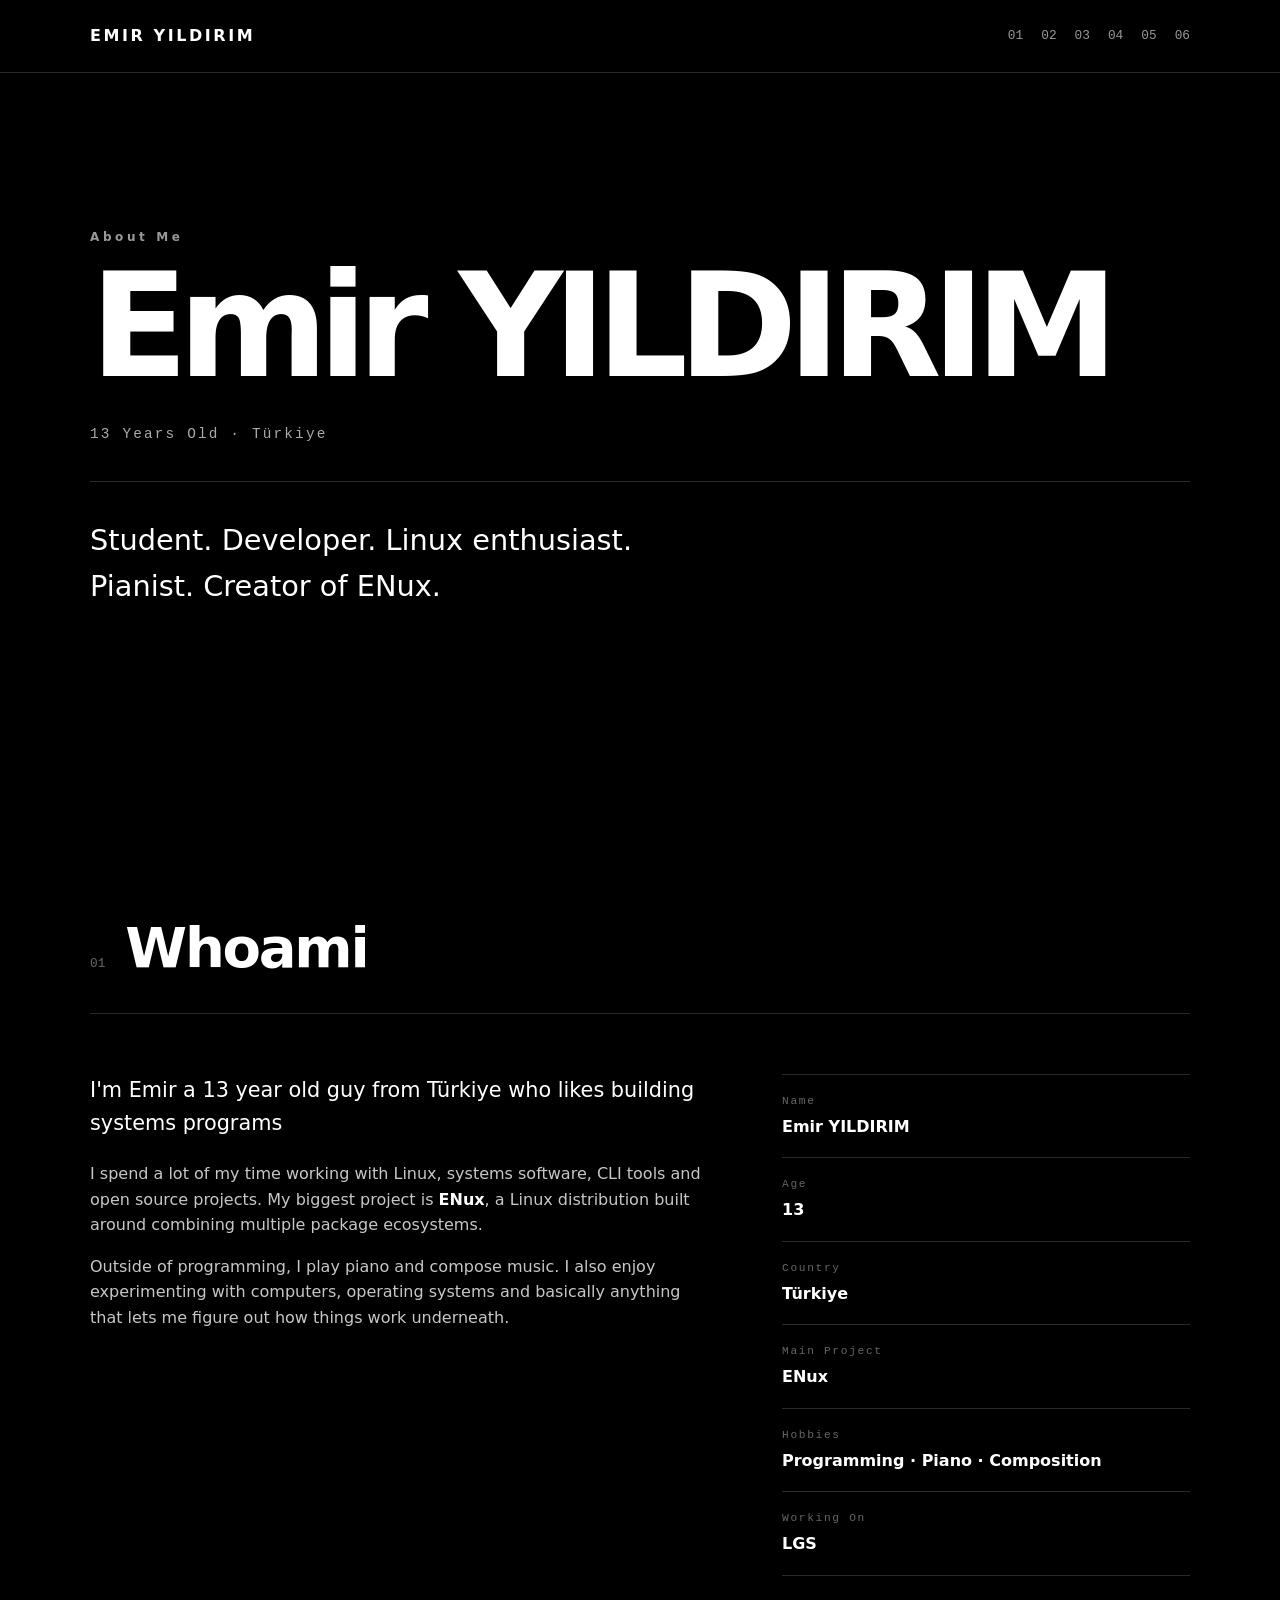
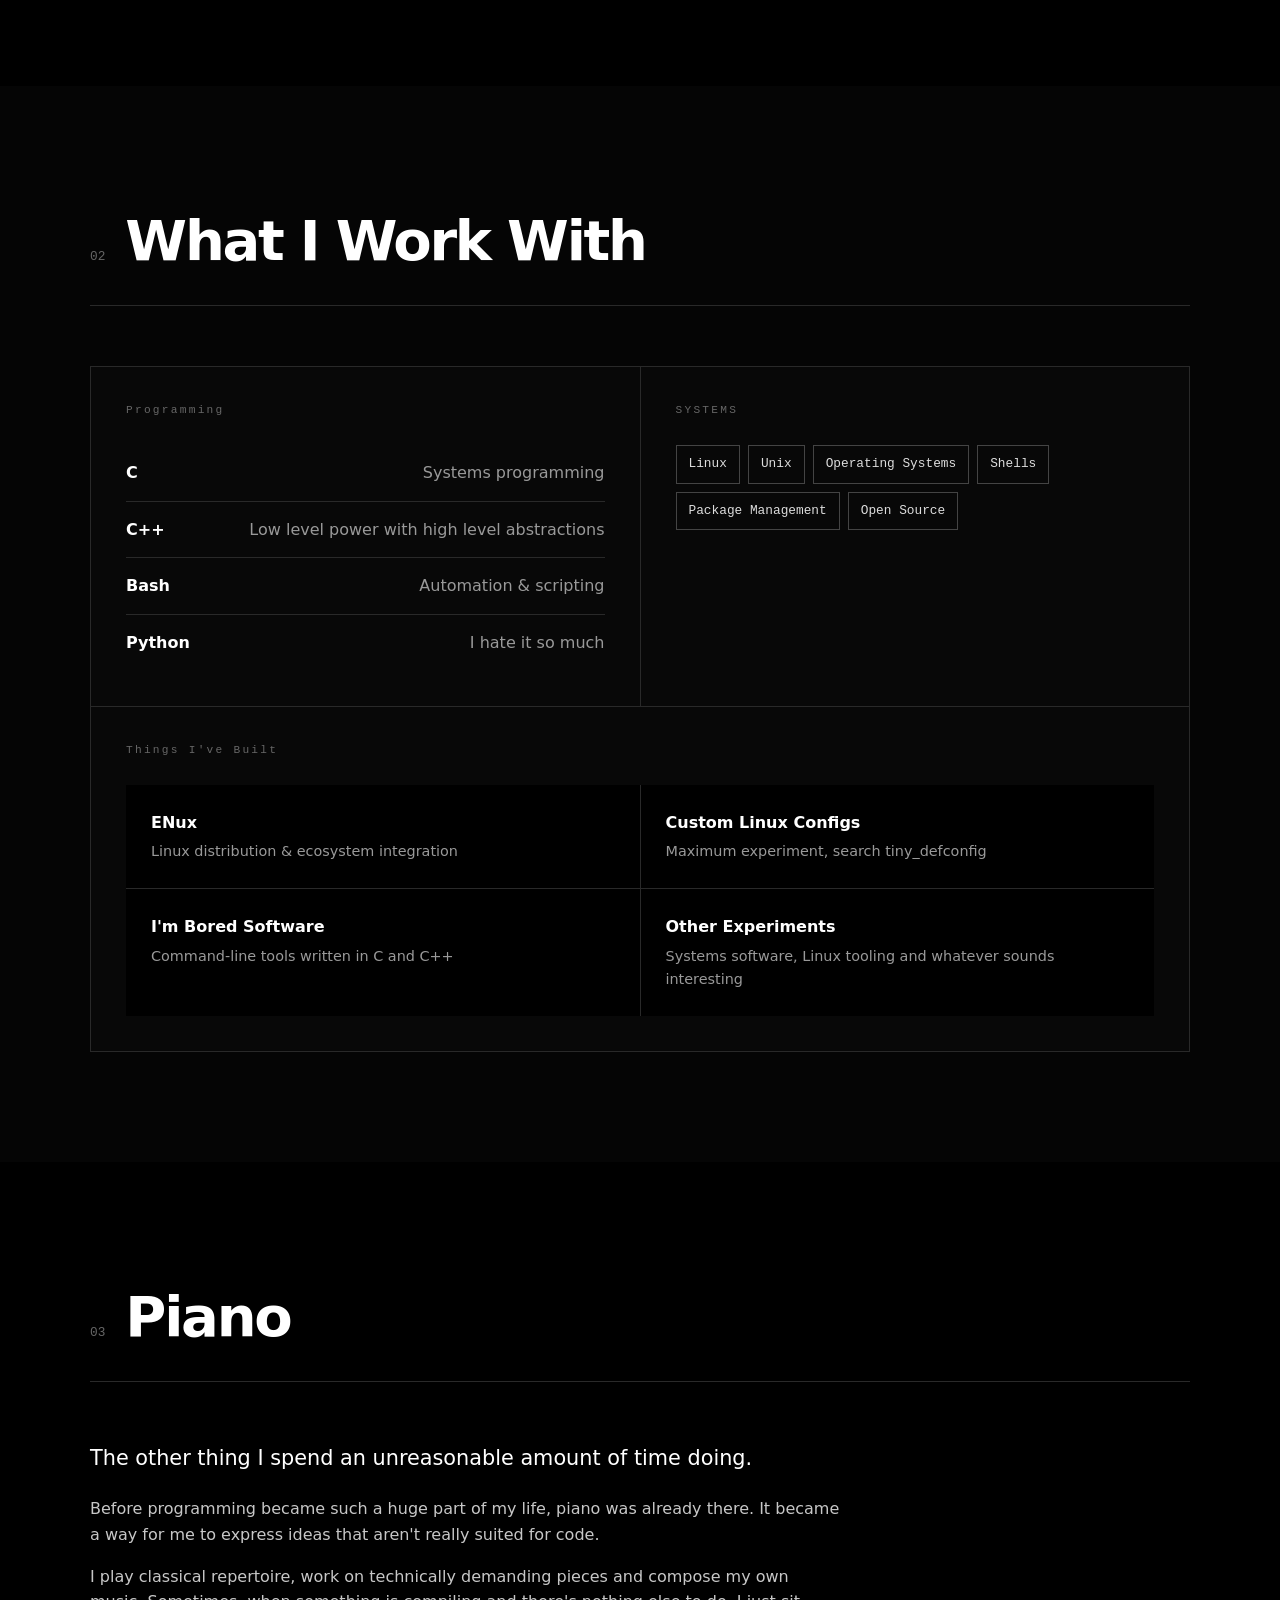
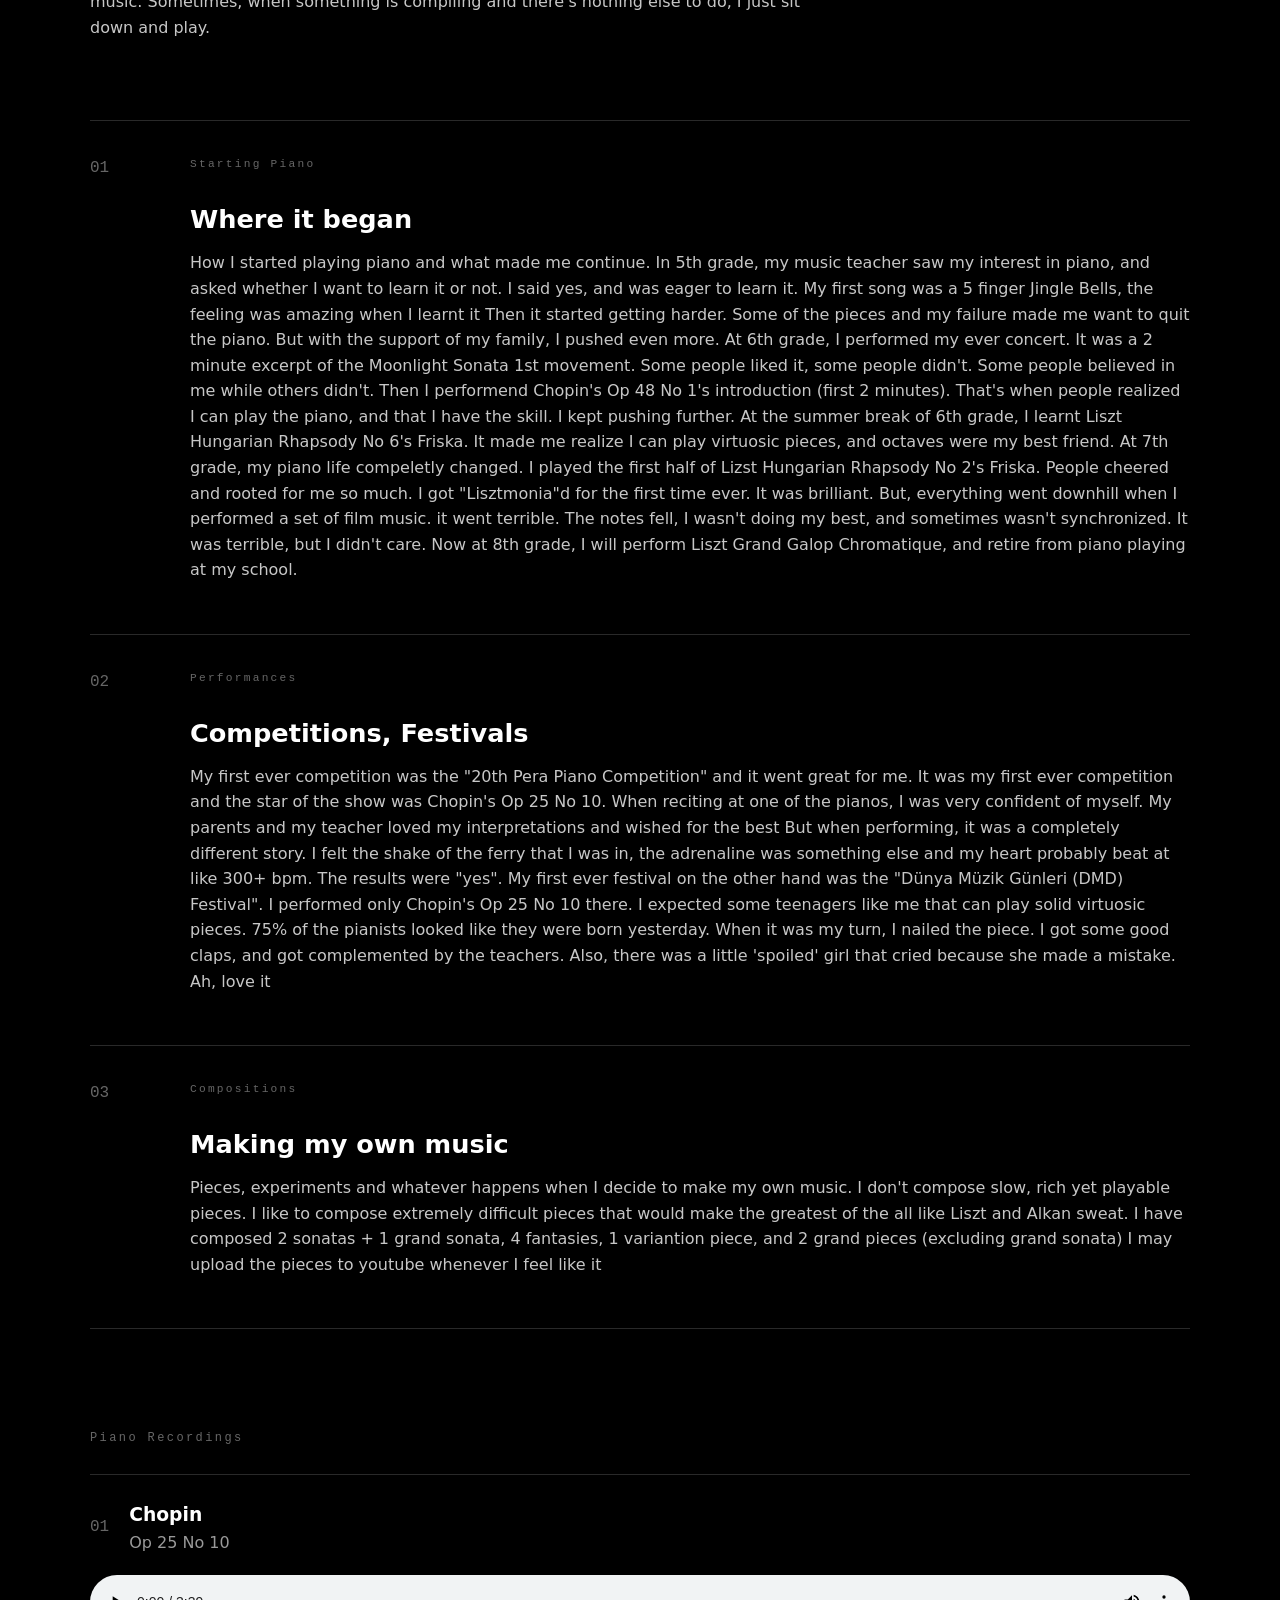
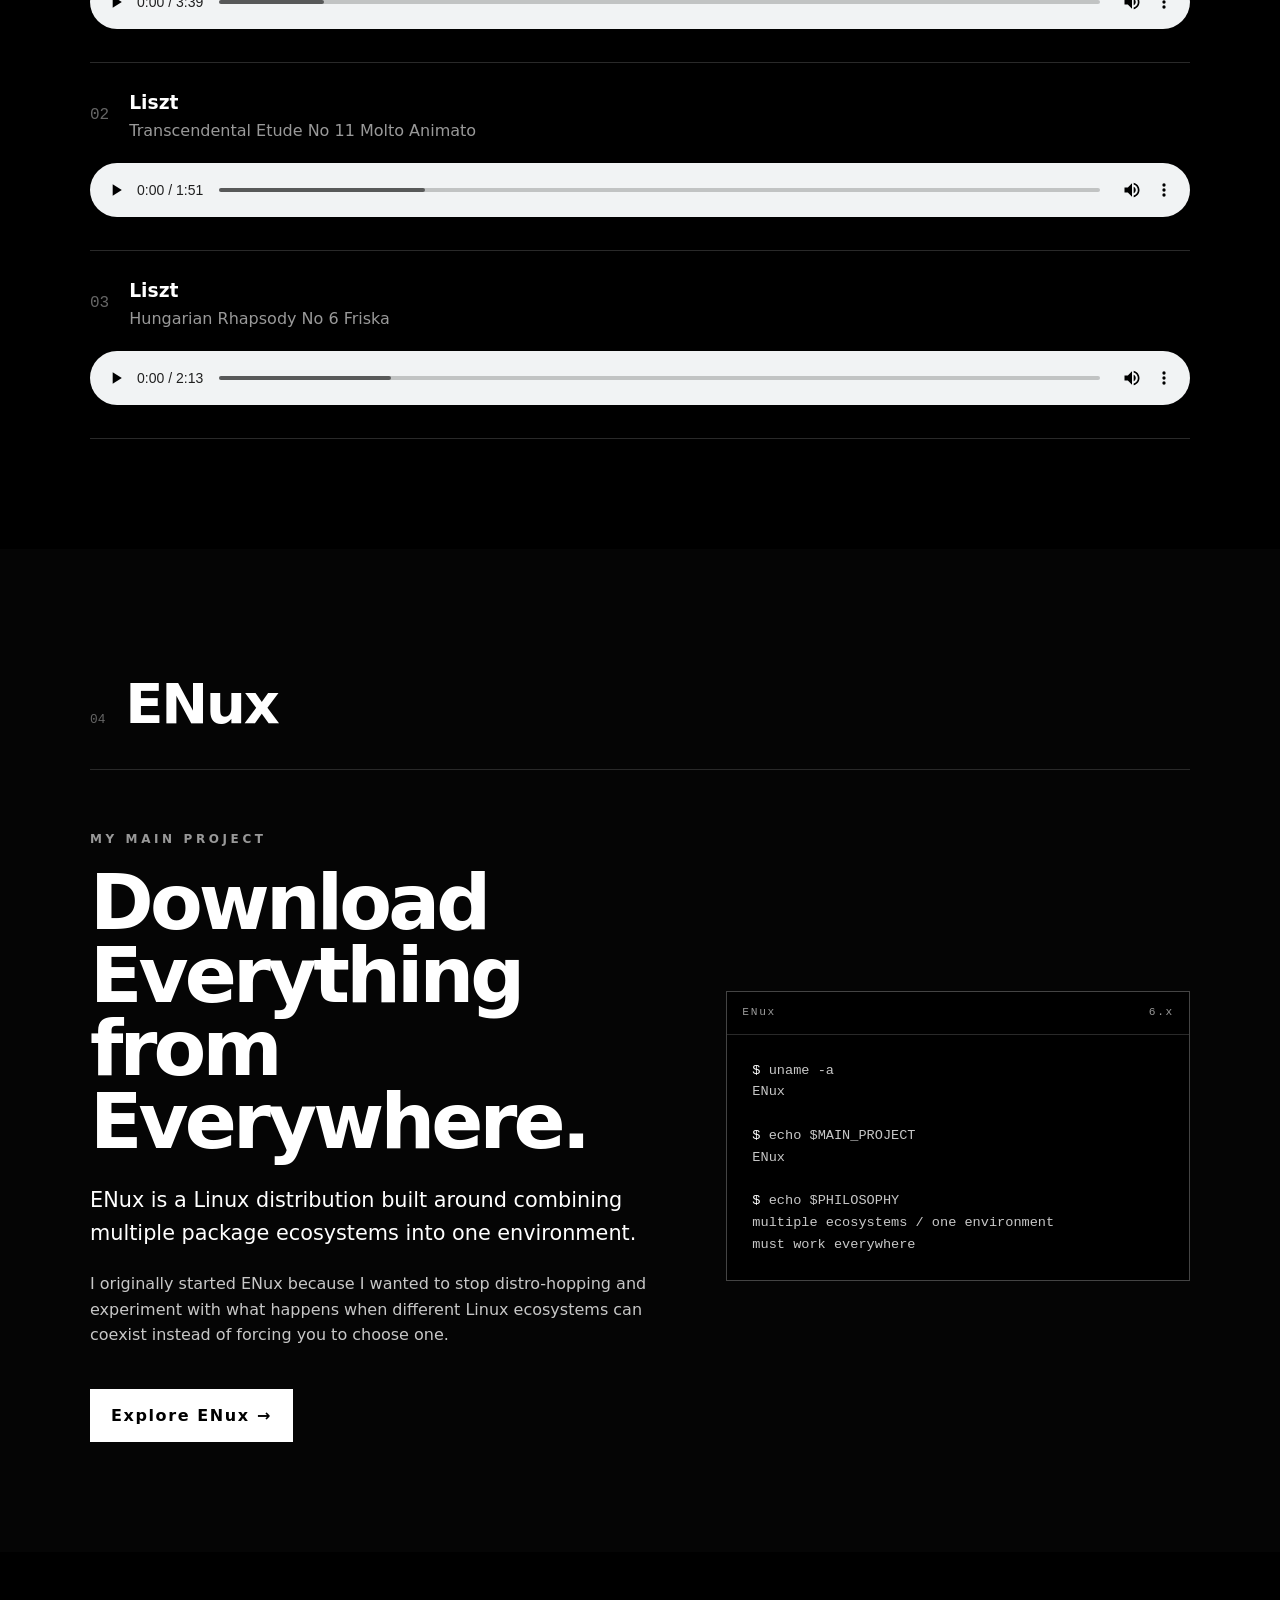
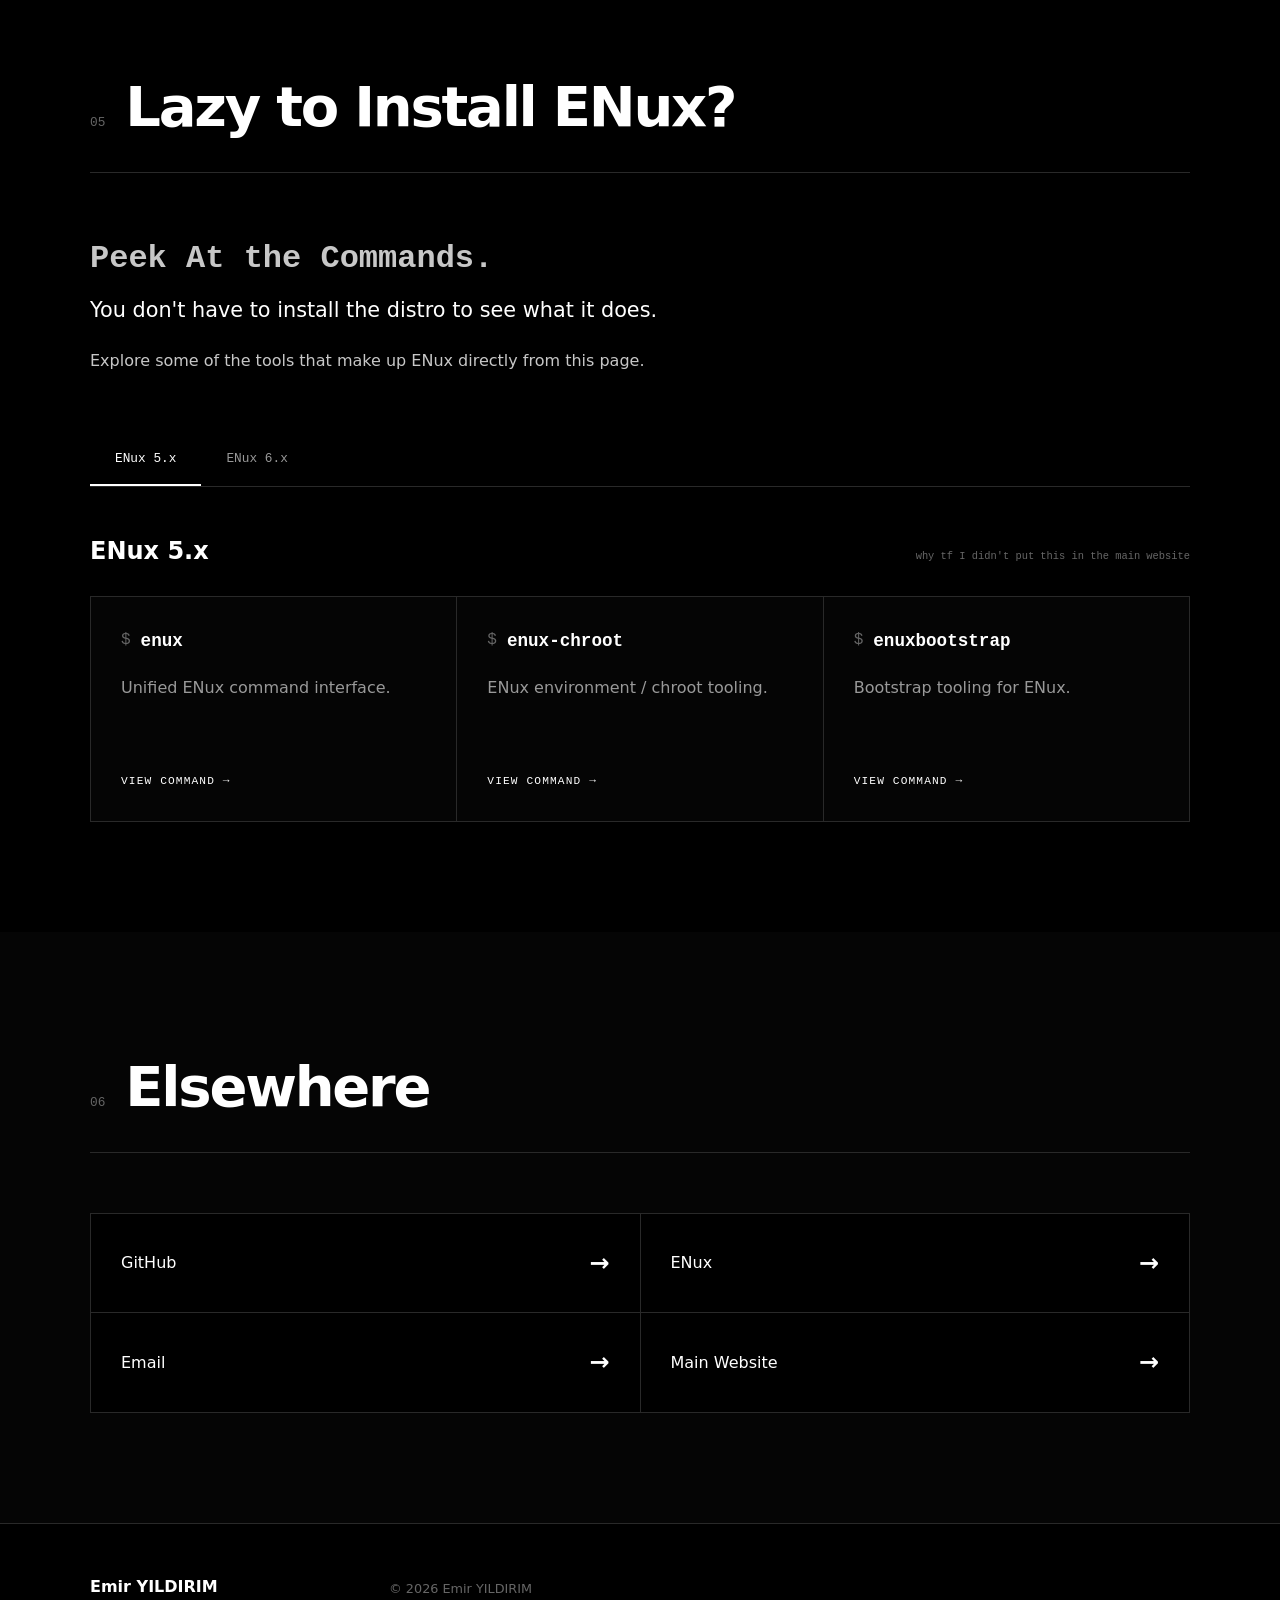
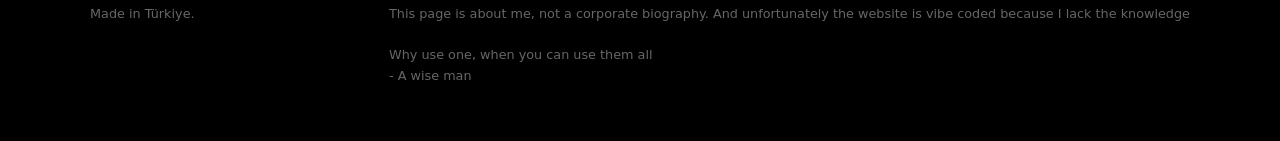
==== commit 8d0b9366: "Add the music" ====
--- a/about-me/index.html
+++ b/about-me/index.html
@@ -410,7 +410,7 @@
                             </div>
 
                             <audio controls>
-                                <source src="" type="audio/mpeg">
+                                <source src="op25no10.mp3" type="audio/mpeg">
                                 Your browser does not support audio playback.
                             </audio>
                         </article>
@@ -427,7 +427,7 @@
                             </div>
 
                             <audio controls>
-                                <source src="" type="audio/mpeg">
+                                <source src="te11.mp3" type="audio/mpeg">
                                 Your browser does not support audio playback.
                             </audio>
                         </article>
@@ -444,7 +444,7 @@
                             </div>
 
                             <audio controls>
-                                <source src="" type="audio/mpeg">
+                                <source src="hr6.mp3" type="audio/mpeg">
                                 Your browser does not support audio playback.
                             </audio>
                         </article>
